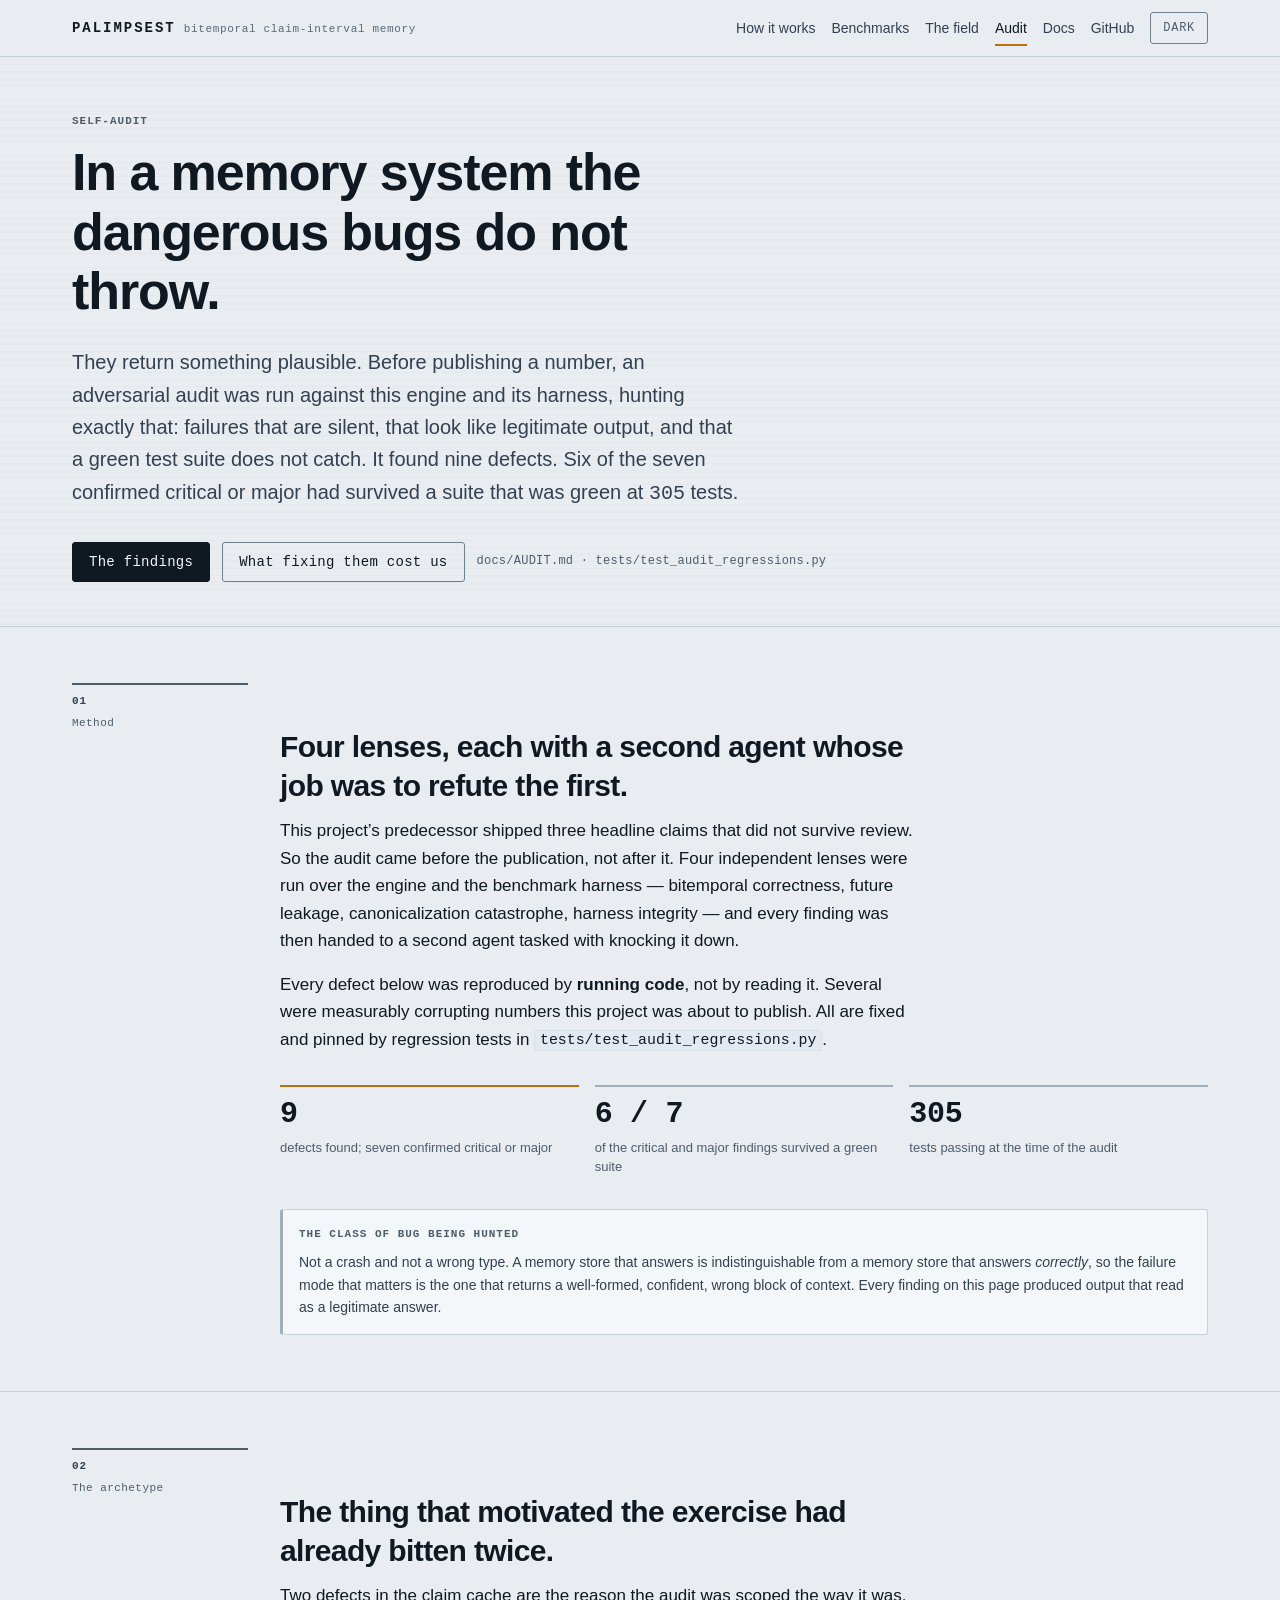
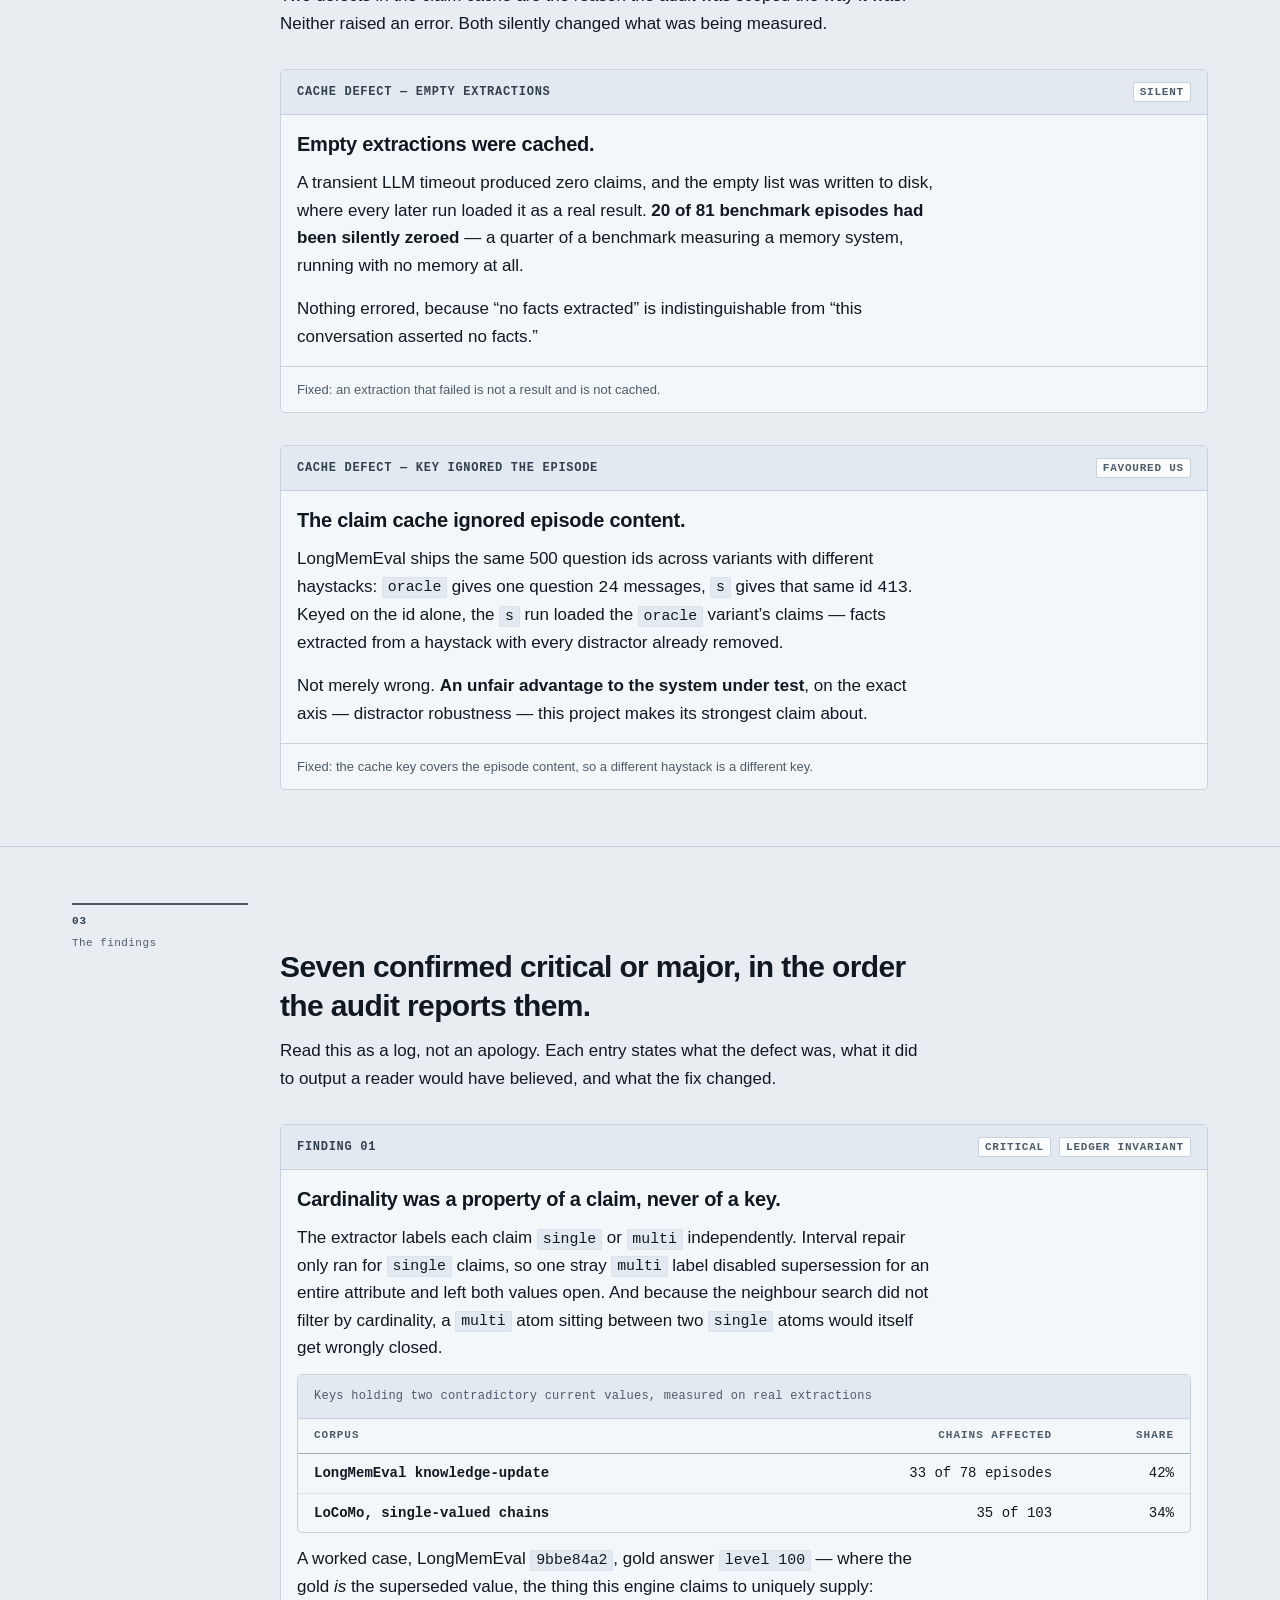
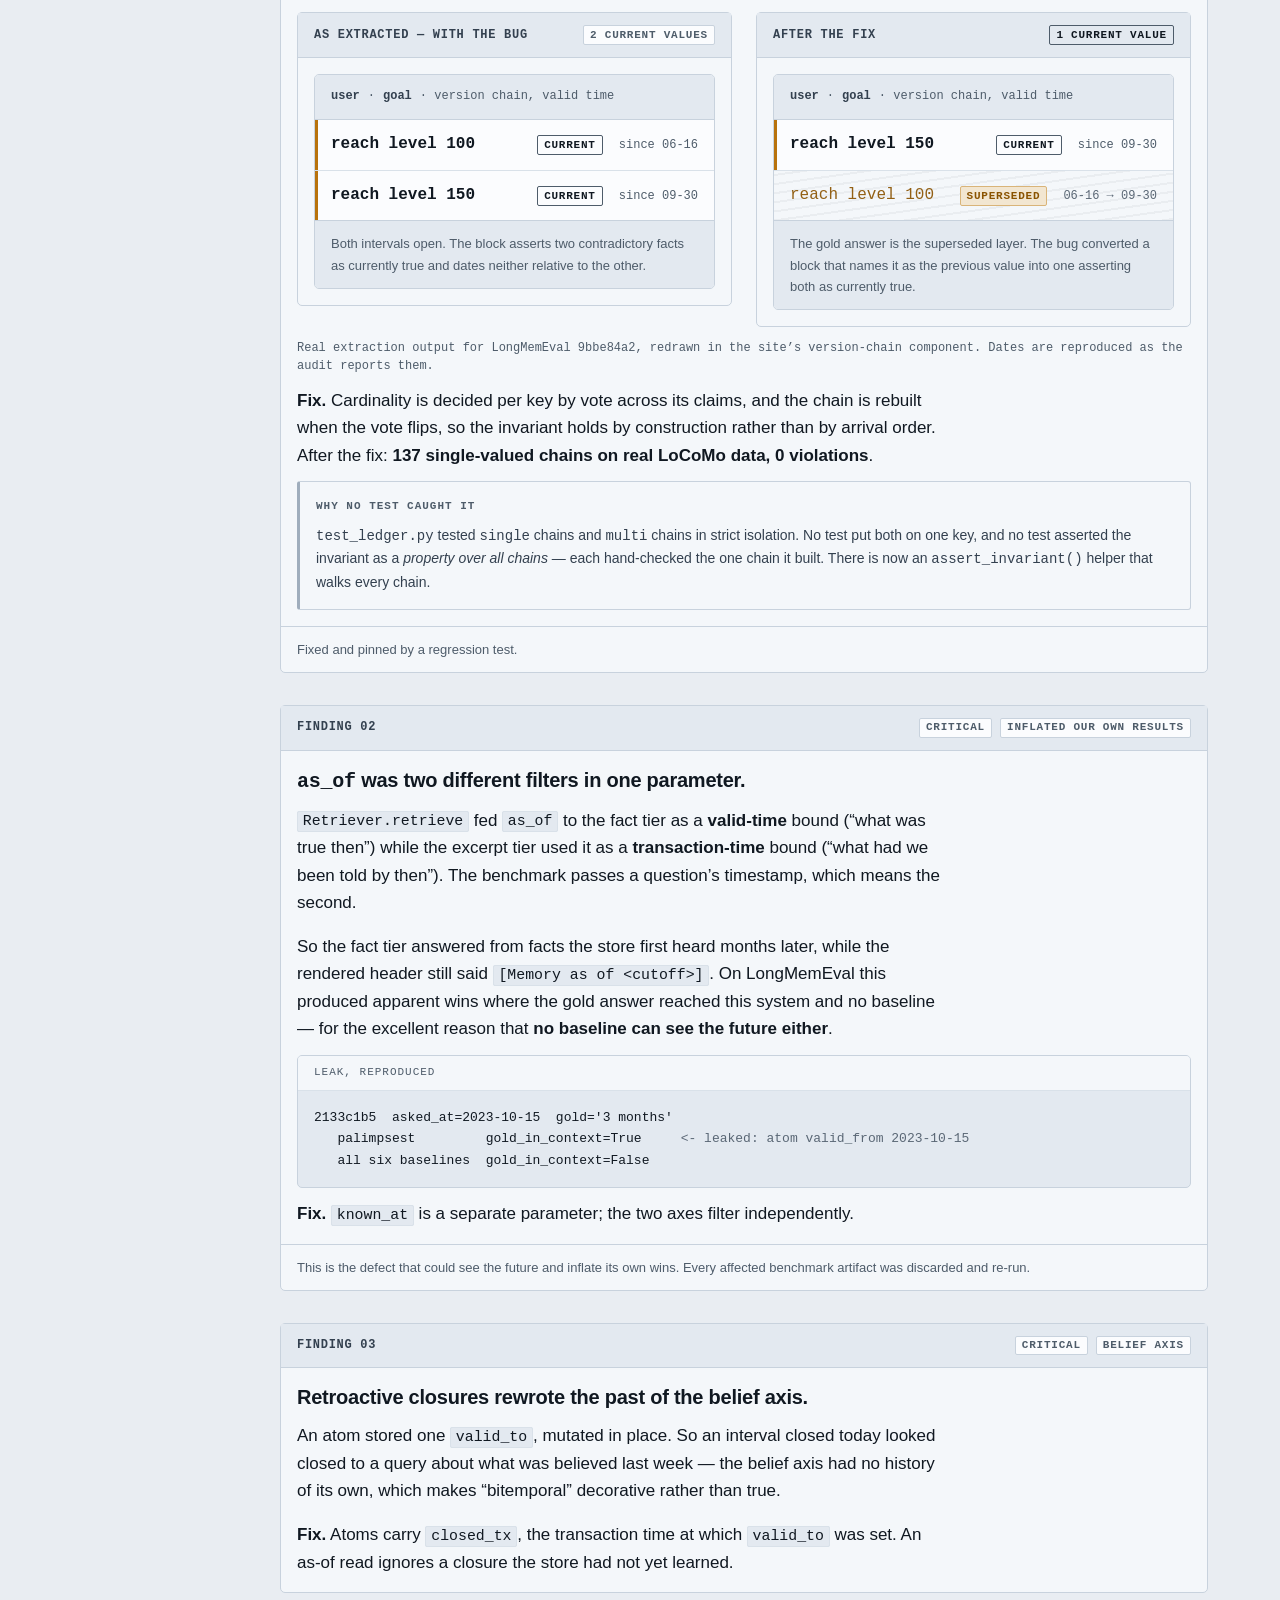
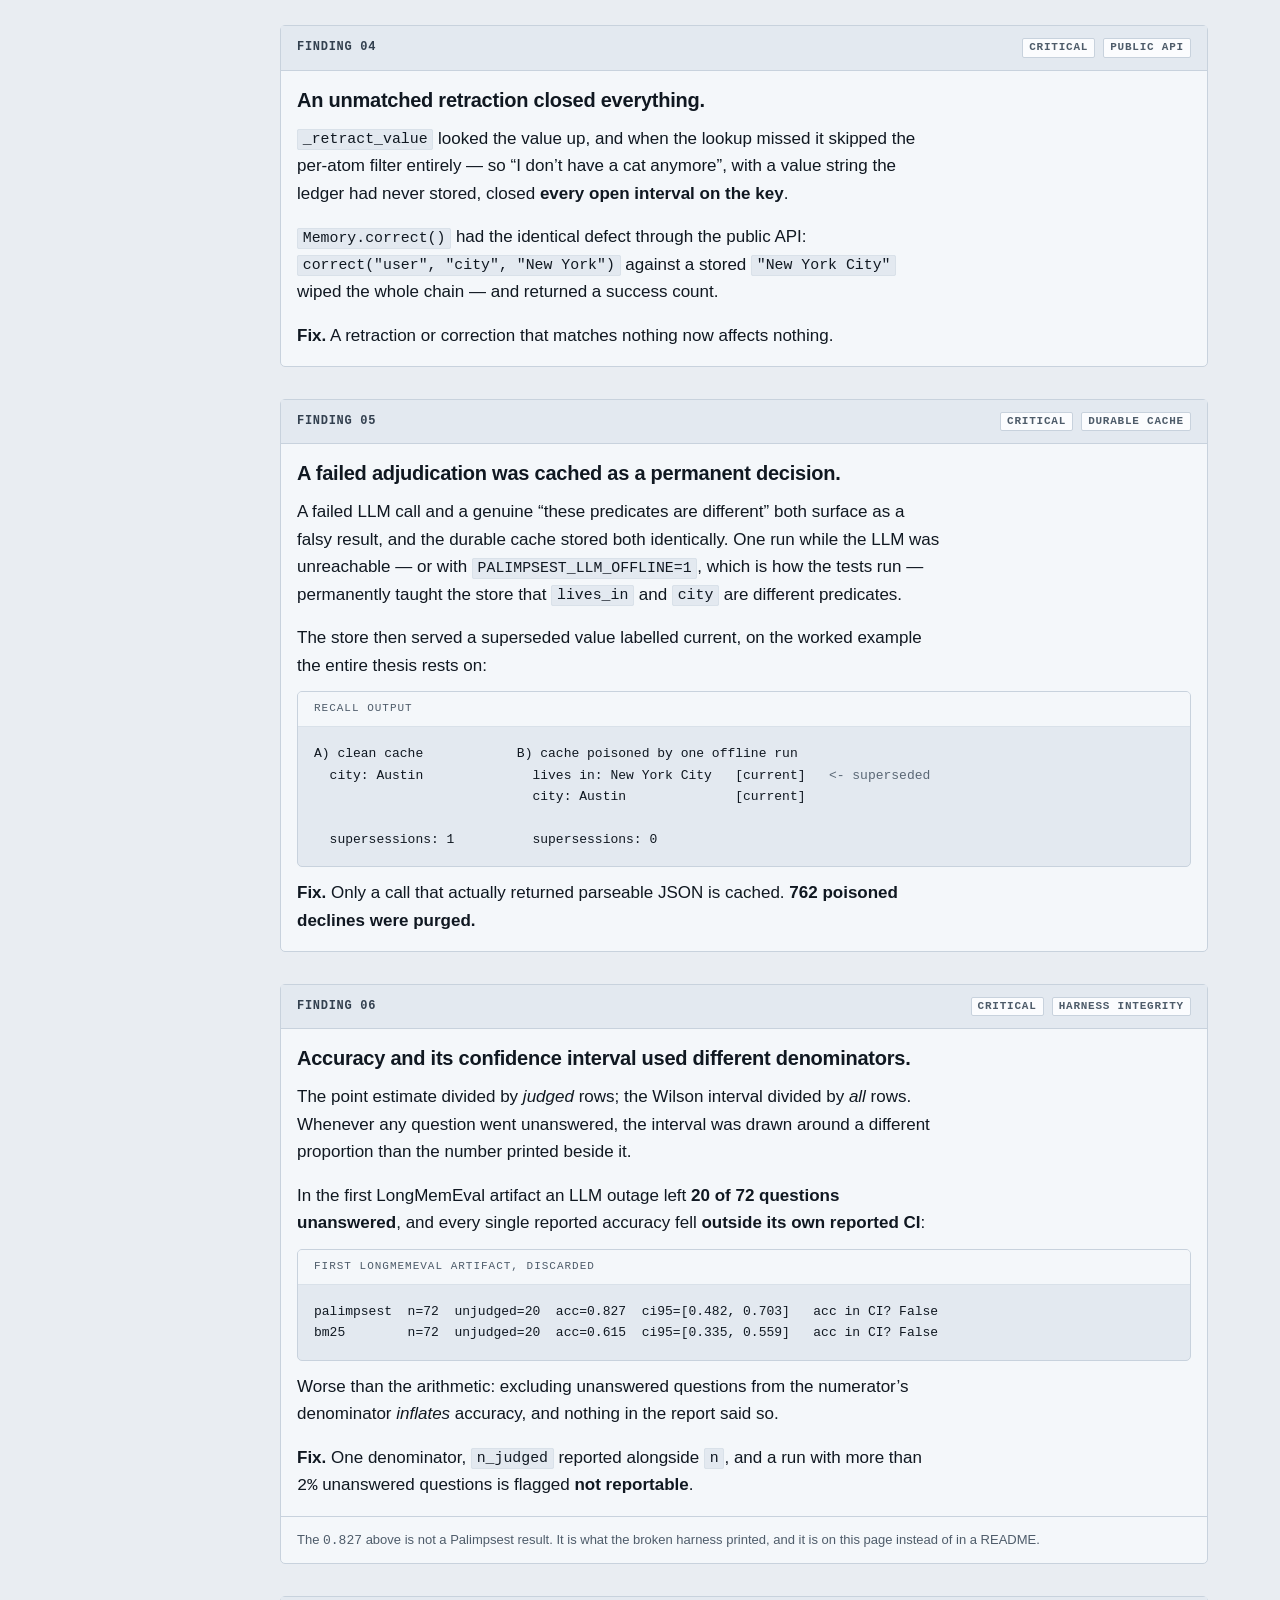
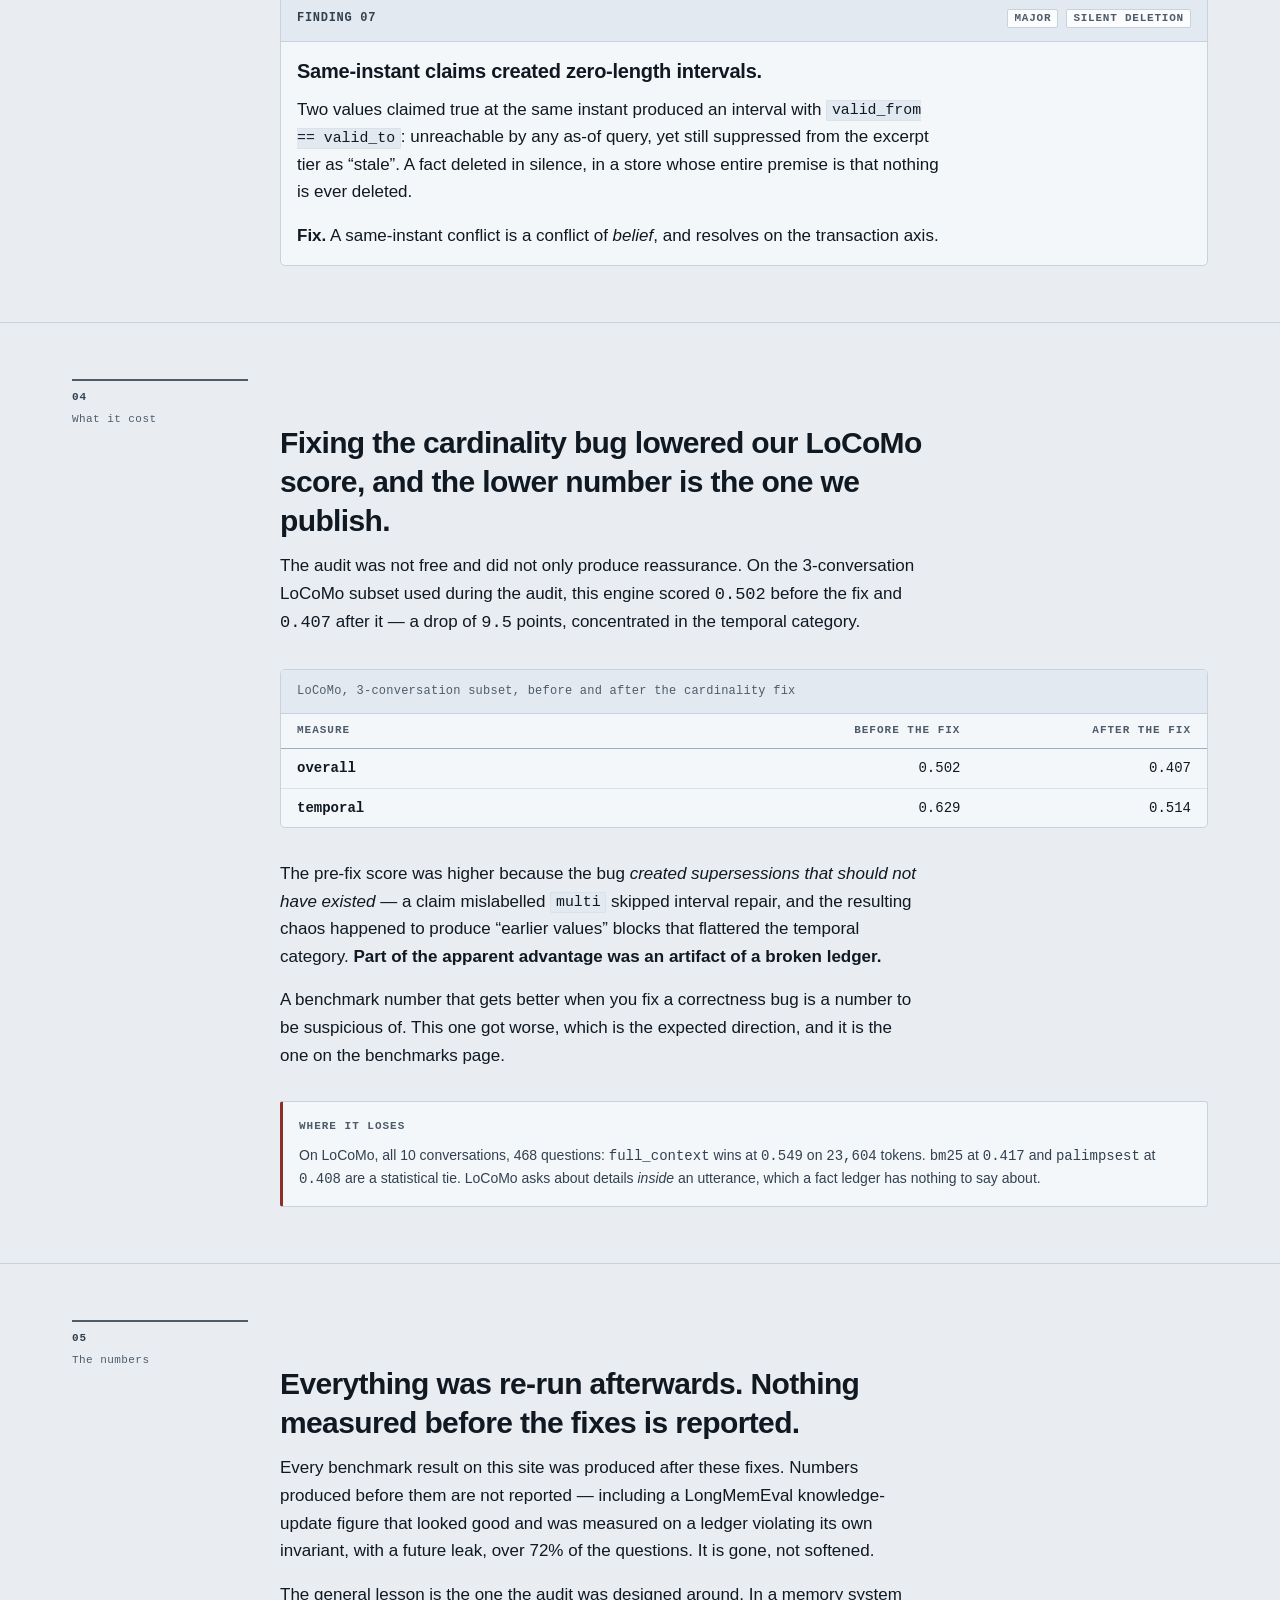
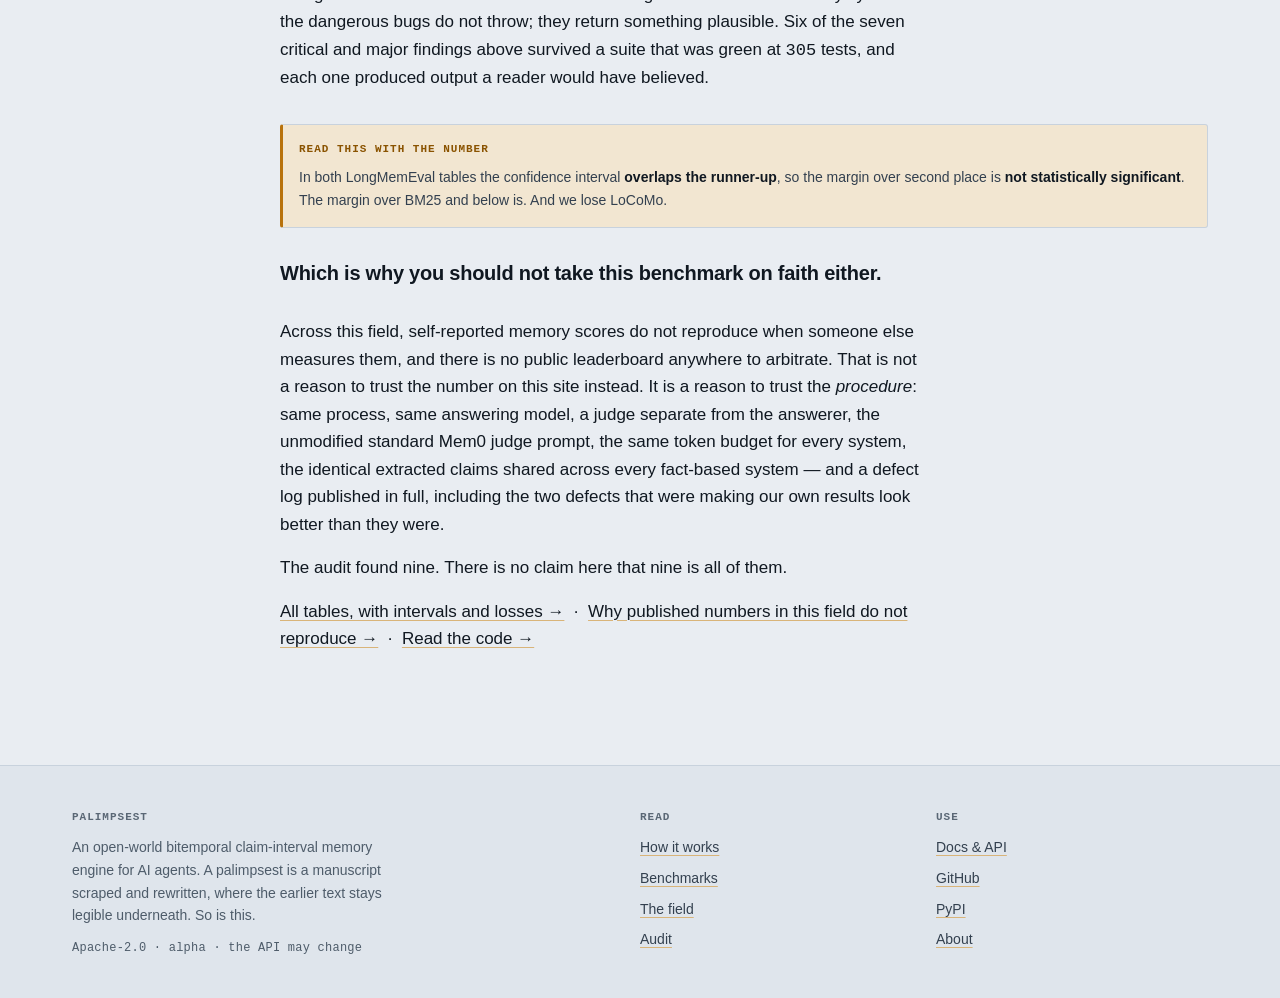
==== site/audit/index.html @ 84daf970 "Add/Search service for the Agent Memory Leaderboard AML (agentmemories.ai) launched 2026-07-29 and i" ====
<!DOCTYPE html>
<html lang="en">
<head>
<meta charset="utf-8">
<meta name="viewport" content="width=device-width, initial-scale=1">
<title>Audit — nine defects found in this engine — Palimpsest</title>
<meta name="description" content="Nine defects an adversarial audit found in this engine, six of seven critical ones surviving a green 305-test suite, including one that let it see the future and one whose fix lowered our own LoCoMo score.">
<link rel="stylesheet" href="../assets/site.css">
<script src="../assets/site.js"></script>
</head>
<body>

<a class="skip-link" href="#main">Skip to content</a>

<header class="site-header" data-nav="closed">
  <div class="wrap site-header__inner">
    <a class="brand" href="../index.html">
      <span class="brand__name">Palimpsest</span>
      <span class="brand__note">bitemporal claim-interval memory</span>
    </a>

    <nav class="nav" aria-label="Primary">
      <ul class="nav-list">
        <li><a href="../how-it-works.html">How it works</a></li>
        <li><a href="../benchmarks/index.html">Benchmarks</a></li>
        <li><a href="../field.html">The field</a></li>
        <li><a href="index.html" aria-current="page">Audit</a></li>
        <li><a href="../docs.html">Docs</a></li>
        <li><a href="https://github.com/joe51111jwd/palimpsest">GitHub</a></li>
      </ul>
    </nav>

    <button class="nav-toggle" type="button" data-nav-toggle aria-expanded="false">Menu</button>
    <button class="theme-toggle" type="button" data-theme-toggle>Dark</button>
  </div>
</header>

<main id="main">

  <!-- ============ Hero ============ -->
  <section class="hero">
    <div class="wrap">
      <p class="eyebrow">Self-audit</p>
      <h1 class="hero__title">In a memory system the dangerous bugs do not throw.</h1>
      <p class="hero__lede">
        They return something plausible. Before publishing a number, an adversarial audit was run
        against this engine and its harness, hunting exactly that: failures that are silent, that look
        like legitimate output, and that a green test suite does not catch. It found nine defects. Six
        of the seven confirmed critical or major had survived a suite that was green at
        <span class="num">305</span> tests.
      </p>
      <div class="hero__actions">
        <a class="btn" href="#findings">The findings</a>
        <a class="btn btn--ghost" href="#cost">What fixing them cost us</a>
        <span class="meta">docs/AUDIT.md &middot; tests/test_audit_regressions.py</span>
      </div>
    </div>
  </section>

  <!-- ============ 01 Method ============ -->
  <section class="section" id="method">
    <div class="wrap section-grid">
      <div class="section-rail"><b>01</b><span>Method</span></div>

      <div class="stack-lg">
        <div class="prose">
          <h2>Four lenses, each with a second agent whose job was to refute the first.</h2>
          <p>
            This project&rsquo;s predecessor shipped three headline claims that did not survive review.
            So the audit came before the publication, not after it. Four independent lenses were run
            over the engine and the benchmark harness &mdash; bitemporal correctness, future leakage,
            canonicalization catastrophe, harness integrity &mdash; and every finding was then handed to
            a second agent tasked with knocking it down.
          </p>
          <p>
            Every defect below was reproduced by <strong>running code</strong>, not by reading it.
            Several were measurably corrupting numbers this project was about to publish. All are fixed
            and pinned by regression tests in <code>tests/test_audit_regressions.py</code>.
          </p>
        </div>

        <div class="grid-3">
          <div class="stat stat--accent">
            <span class="stat__value">9</span>
            <span class="stat__label">defects found; seven confirmed critical or major</span>
          </div>
          <div class="stat">
            <span class="stat__value">6 / 7</span>
            <span class="stat__label">of the critical and major findings survived a green suite</span>
          </div>
          <div class="stat">
            <span class="stat__value">305</span>
            <span class="stat__label">tests passing at the time of the audit</span>
          </div>
        </div>

        <div class="callout callout--note">
          <p class="callout__title">The class of bug being hunted</p>
          <p>
            Not a crash and not a wrong type. A memory store that answers is indistinguishable from a
            memory store that answers <em>correctly</em>, so the failure mode that matters is the one
            that returns a well-formed, confident, wrong block of context. Every finding on this page
            produced output that read as a legitimate answer.
          </p>
        </div>
      </div>
    </div>
  </section>

  <!-- ============ 02 The archetype ============ -->
  <section class="section" id="archetype">
    <div class="wrap section-grid">
      <div class="section-rail"><b>02</b><span>The archetype</span></div>

      <div class="stack-lg">
        <div class="prose">
          <h2>The thing that motivated the exercise had already bitten twice.</h2>
          <p>
            Two defects in the claim cache are the reason the audit was scoped the way it was. Neither
            raised an error. Both silently changed what was being measured.
          </p>
        </div>

        <div class="panel">
          <div class="panel__head">
            <span class="panel__title">Cache defect &mdash; empty extractions</span>
            <span class="pill">silent</span>
          </div>
          <div class="panel__body">
            <h3 class="measure">Empty extractions were cached.</h3>
            <div class="prose">
              <p>
                A transient LLM timeout produced zero claims, and the empty list was written to disk,
                where every later run loaded it as a real result. <strong>20 of 81 benchmark episodes
                had been silently zeroed</strong> &mdash; a quarter of a benchmark measuring a memory
                system, running with no memory at all.
              </p>
              <p>
                Nothing errored, because &ldquo;no facts extracted&rdquo; is indistinguishable from
                &ldquo;this conversation asserted no facts.&rdquo;
              </p>
            </div>
          </div>
          <div class="panel__foot">
            Fixed: an extraction that failed is not a result and is not cached.
          </div>
        </div>

        <div class="panel">
          <div class="panel__head">
            <span class="panel__title">Cache defect &mdash; key ignored the episode</span>
            <span class="pill">favoured us</span>
          </div>
          <div class="panel__body">
            <h3 class="measure">The claim cache ignored episode content.</h3>
            <div class="prose">
              <p>
                LongMemEval ships the same 500 question ids across variants with different haystacks:
                <code>oracle</code> gives one question <span class="num">24</span> messages,
                <code>s</code> gives that same id <span class="num">413</span>. Keyed on the id alone,
                the <code>s</code> run loaded the <code>oracle</code> variant&rsquo;s claims &mdash;
                facts extracted from a haystack with every distractor already removed.
              </p>
              <p>
                Not merely wrong. <strong>An unfair advantage to the system under test</strong>, on the
                exact axis &mdash; distractor robustness &mdash; this project makes its strongest claim
                about.
              </p>
            </div>
          </div>
          <div class="panel__foot">
            Fixed: the cache key covers the episode content, so a different haystack is a different key.
          </div>
        </div>
      </div>
    </div>
  </section>

  <!-- ============ 03 The findings ============ -->
  <section class="section" id="findings">
    <div class="wrap section-grid">
      <div class="section-rail"><b>03</b><span>The findings</span></div>

      <div class="stack-lg">
        <div class="prose">
          <h2>Seven confirmed critical or major, in the order the audit reports them.</h2>
          <p>
            Read this as a log, not an apology. Each entry states what the defect was, what it did to
            output a reader would have believed, and what the fix changed.
          </p>
        </div>

        <!-- Finding 1 -->
        <div class="panel">
          <div class="panel__head">
            <span class="panel__title">Finding 01</span>
            <span class="pill">critical</span>
            <span class="pill">ledger invariant</span>
          </div>
          <div class="panel__body">
            <h3 class="measure">Cardinality was a property of a claim, never of a key.</h3>
            <div class="prose">
              <p>
                The extractor labels each claim <code>single</code> or <code>multi</code>
                independently. Interval repair only ran for <code>single</code> claims, so one stray
                <code>multi</code> label disabled supersession for an entire attribute and left both
                values open. And because the neighbour search did not filter by cardinality, a
                <code>multi</code> atom sitting between two <code>single</code> atoms would itself get
                wrongly closed.
              </p>
            </div>

            <div class="table-wrap" aria-label="Keys holding two contradictory current values">
              <table class="data">
                <caption>Keys holding two contradictory current values, measured on real extractions</caption>
                <thead>
                  <tr>
                    <th scope="col" class="wrap-cell">corpus</th>
                    <th scope="col" class="num">chains affected</th>
                    <th scope="col" class="num">share</th>
                  </tr>
                </thead>
                <tbody>
                  <tr>
                    <th scope="row" class="mono wrap-cell">LongMemEval knowledge-update</th>
                    <td class="num">33 of 78 episodes</td>
                    <td class="num">42%</td>
                  </tr>
                  <tr>
                    <th scope="row" class="mono wrap-cell">LoCoMo, single-valued chains</th>
                    <td class="num">35 of 103</td>
                    <td class="num">34%</td>
                  </tr>
                </tbody>
              </table>
            </div>

            <div class="prose">
              <p>
                A worked case, LongMemEval <code>9bbe84a2</code>, gold answer <code>level 100</code>
                &mdash; where the gold <em>is</em> the superseded value, the thing this engine claims to
                uniquely supply:
              </p>
            </div>

            <div class="compare">
              <div class="panel">
                <div class="panel__head">
                  <span class="panel__title">As extracted &mdash; with the bug</span>
                  <span class="pill">2 current values</span>
                </div>
                <div class="panel__body">
                  <div class="stratum">
                    <div class="stratum__key">
                      <b>user</b> <span>&middot;</span> <b>goal</b>
                      <span>&middot; version chain, valid time</span>
                    </div>
                    <div class="stratum__layers">
                      <div class="stratum-layer is-current">
                        <span class="stratum-layer__value">reach level 100</span>
                        <span class="pill pill--current">current</span>
                        <span class="stratum-layer__range">since 06-16</span>
                      </div>
                      <div class="stratum-layer is-current">
                        <span class="stratum-layer__value">reach level 150</span>
                        <span class="pill pill--current">current</span>
                        <span class="stratum-layer__range">since 09-30</span>
                      </div>
                    </div>
                    <div class="stratum__note">
                      Both intervals open. The block asserts two contradictory facts as currently true
                      and dates neither relative to the other.
                    </div>
                  </div>
                </div>
              </div>

              <div class="panel">
                <div class="panel__head">
                  <span class="panel__title">After the fix</span>
                  <span class="pill pill--current">1 current value</span>
                </div>
                <div class="panel__body">
                  <div class="stratum">
                    <div class="stratum__key">
                      <b>user</b> <span>&middot;</span> <b>goal</b>
                      <span>&middot; version chain, valid time</span>
                    </div>
                    <div class="stratum__layers">
                      <div class="stratum-layer is-current">
                        <span class="stratum-layer__value">reach level 150</span>
                        <span class="pill pill--current">current</span>
                        <span class="stratum-layer__range">since 09-30</span>
                      </div>
                      <div class="stratum-layer is-superseded">
                        <span class="stratum-layer__value">reach level 100</span>
                        <span class="pill pill--superseded">superseded</span>
                        <span class="stratum-layer__range">06-16 &rarr; 09-30</span>
                      </div>
                    </div>
                    <div class="stratum__note">
                      The gold answer is the superseded layer. The bug converted a block that names it
                      as the previous value into one asserting both as currently true.
                    </div>
                  </div>
                </div>
              </div>
            </div>

            <p class="figcaption">
              Real extraction output for LongMemEval <span class="mono">9bbe84a2</span>, redrawn in the
              site&rsquo;s version-chain component. Dates are reproduced as the audit reports them.
            </p>

            <div class="prose">
              <p>
                <strong>Fix.</strong> Cardinality is decided per key by vote across its claims, and the
                chain is rebuilt when the vote flips, so the invariant holds by construction rather than
                by arrival order. After the fix: <strong>137 single-valued chains on real LoCoMo data,
                0 violations</strong>.
              </p>
            </div>

            <div class="callout callout--note">
              <p class="callout__title">Why no test caught it</p>
              <p>
                <code>test_ledger.py</code> tested <code>single</code> chains and <code>multi</code>
                chains in strict isolation. No test put both on one key, and no test asserted the
                invariant as a <em>property over all chains</em> &mdash; each hand-checked the one chain
                it built. There is now an <code>assert_invariant()</code> helper that walks every chain.
              </p>
            </div>
          </div>
          <div class="panel__foot">
            Fixed and pinned by a regression test.
          </div>
        </div>

        <!-- Finding 2 -->
        <div class="panel">
          <div class="panel__head">
            <span class="panel__title">Finding 02</span>
            <span class="pill">critical</span>
            <span class="pill">inflated our own results</span>
          </div>
          <div class="panel__body">
            <h3 class="measure"><code>as_of</code> was two different filters in one parameter.</h3>
            <div class="prose">
              <p>
                <code>Retriever.retrieve</code> fed <code>as_of</code> to the fact tier as a
                <strong>valid-time</strong> bound (&ldquo;what was true then&rdquo;) while the excerpt
                tier used it as a <strong>transaction-time</strong> bound (&ldquo;what had we been told
                by then&rdquo;). The benchmark passes a question&rsquo;s timestamp, which means the
                second.
              </p>
              <p>
                So the fact tier answered from facts the store first heard months later, while the
                rendered header still said <code>[Memory as of &lt;cutoff&gt;]</code>. On LongMemEval
                this produced apparent wins where the gold answer reached this system and no baseline
                &mdash; for the excellent reason that <strong>no baseline can see the future
                either</strong>.
              </p>
            </div>

            <div class="code">
              <div class="code__label">leak, reproduced</div>
<pre><code>2133c1b5  asked_at=2023-10-15  gold='3 months'
   palimpsest         gold_in_context=True     <span class="c">&lt;- leaked: atom valid_from 2023-10-15</span>
   all six baselines  gold_in_context=False</code></pre>
            </div>

            <div class="prose">
              <p>
                <strong>Fix.</strong> <code>known_at</code> is a separate parameter; the two axes filter
                independently.
              </p>
            </div>
          </div>
          <div class="panel__foot">
            This is the defect that could see the future and inflate its own wins. Every affected
            benchmark artifact was discarded and re-run.
          </div>
        </div>

        <!-- Finding 3 -->
        <div class="panel">
          <div class="panel__head">
            <span class="panel__title">Finding 03</span>
            <span class="pill">critical</span>
            <span class="pill">belief axis</span>
          </div>
          <div class="panel__body">
            <h3 class="measure">Retroactive closures rewrote the past of the belief axis.</h3>
            <div class="prose">
              <p>
                An atom stored one <code>valid_to</code>, mutated in place. So an interval closed today
                looked closed to a query about what was believed last week &mdash; the belief axis had
                no history of its own, which makes &ldquo;bitemporal&rdquo; decorative rather than true.
              </p>
              <p>
                <strong>Fix.</strong> Atoms carry <code>closed_tx</code>, the transaction time at which
                <code>valid_to</code> was set. An as-of read ignores a closure the store had not yet
                learned.
              </p>
            </div>
          </div>
        </div>

        <!-- Finding 4 -->
        <div class="panel">
          <div class="panel__head">
            <span class="panel__title">Finding 04</span>
            <span class="pill">critical</span>
            <span class="pill">public API</span>
          </div>
          <div class="panel__body">
            <h3 class="measure">An unmatched retraction closed everything.</h3>
            <div class="prose">
              <p>
                <code>_retract_value</code> looked the value up, and when the lookup missed it skipped
                the per-atom filter entirely &mdash; so &ldquo;I don&rsquo;t have a cat anymore&rdquo;,
                with a value string the ledger had never stored, closed <strong>every open interval on
                the key</strong>.
              </p>
              <p>
                <code>Memory.correct()</code> had the identical defect through the public API:
                <code>correct("user", "city", "New York")</code> against a stored
                <code>"New York City"</code> wiped the whole chain &mdash; and returned a success count.
              </p>
              <p>
                <strong>Fix.</strong> A retraction or correction that matches nothing now affects
                nothing.
              </p>
            </div>
          </div>
        </div>

        <!-- Finding 5 -->
        <div class="panel">
          <div class="panel__head">
            <span class="panel__title">Finding 05</span>
            <span class="pill">critical</span>
            <span class="pill">durable cache</span>
          </div>
          <div class="panel__body">
            <h3 class="measure">A failed adjudication was cached as a permanent decision.</h3>
            <div class="prose">
              <p>
                A failed LLM call and a genuine &ldquo;these predicates are different&rdquo; both
                surface as a falsy result, and the durable cache stored both identically. One run while
                the LLM was unreachable &mdash; or with <code>PALIMPSEST_LLM_OFFLINE=1</code>, which is
                how the tests run &mdash; permanently taught the store that <code>lives_in</code> and
                <code>city</code> are different predicates.
              </p>
              <p>
                The store then served a superseded value labelled current, on the worked example the
                entire thesis rests on:
              </p>
            </div>

            <div class="code">
              <div class="code__label">recall output</div>
<pre><code>A) clean cache            B) cache poisoned by one offline run
  city: Austin              lives in: New York City   [current]   <span class="c">&lt;- superseded</span>
                            city: Austin              [current]

  supersessions: 1          supersessions: 0</code></pre>
            </div>

            <div class="prose">
              <p>
                <strong>Fix.</strong> Only a call that actually returned parseable JSON is cached.
                <strong>762 poisoned declines were purged.</strong>
              </p>
            </div>
          </div>
        </div>

        <!-- Finding 6 -->
        <div class="panel">
          <div class="panel__head">
            <span class="panel__title">Finding 06</span>
            <span class="pill">critical</span>
            <span class="pill">harness integrity</span>
          </div>
          <div class="panel__body">
            <h3 class="measure">Accuracy and its confidence interval used different denominators.</h3>
            <div class="prose">
              <p>
                The point estimate divided by <em>judged</em> rows; the Wilson interval divided by
                <em>all</em> rows. Whenever any question went unanswered, the interval was drawn around
                a different proportion than the number printed beside it.
              </p>
              <p>
                In the first LongMemEval artifact an LLM outage left <strong>20 of 72 questions
                unanswered</strong>, and every single reported accuracy fell <strong>outside its own
                reported CI</strong>:
              </p>
            </div>

            <div class="code">
              <div class="code__label">first LongMemEval artifact, discarded</div>
<pre><code>palimpsest  n=72  unjudged=20  acc=0.827  ci95=[0.482, 0.703]   acc in CI? False
bm25        n=72  unjudged=20  acc=0.615  ci95=[0.335, 0.559]   acc in CI? False</code></pre>
            </div>

            <div class="prose">
              <p>
                Worse than the arithmetic: excluding unanswered questions from the numerator&rsquo;s
                denominator <em>inflates</em> accuracy, and nothing in the report said so.
              </p>
              <p>
                <strong>Fix.</strong> One denominator, <code>n_judged</code> reported alongside
                <code>n</code>, and a run with more than <span class="num">2%</span> unanswered
                questions is flagged <strong>not reportable</strong>.
              </p>
            </div>
          </div>
          <div class="panel__foot">
            The <span class="num">0.827</span> above is not a Palimpsest result. It is what the broken
            harness printed, and it is on this page instead of in a README.
          </div>
        </div>

        <!-- Finding 7 -->
        <div class="panel">
          <div class="panel__head">
            <span class="panel__title">Finding 07</span>
            <span class="pill">major</span>
            <span class="pill">silent deletion</span>
          </div>
          <div class="panel__body">
            <h3 class="measure">Same-instant claims created zero-length intervals.</h3>
            <div class="prose">
              <p>
                Two values claimed true at the same instant produced an interval with
                <code>valid_from == valid_to</code>: unreachable by any as-of query, yet still
                suppressed from the excerpt tier as &ldquo;stale&rdquo;. A fact deleted in silence, in a
                store whose entire premise is that nothing is ever deleted.
              </p>
              <p>
                <strong>Fix.</strong> A same-instant conflict is a conflict of <em>belief</em>, and
                resolves on the transaction axis.
              </p>
            </div>
          </div>
        </div>

      </div>
    </div>
  </section>

  <!-- ============ 04 What it cost ============ -->
  <section class="section" id="cost">
    <div class="wrap section-grid">
      <div class="section-rail"><b>04</b><span>What it cost</span></div>

      <div class="stack-lg">
        <div class="prose">
          <h2>Fixing the cardinality bug lowered our LoCoMo score, and the lower number is the one we
            publish.</h2>
          <p>
            The audit was not free and did not only produce reassurance. On the 3-conversation LoCoMo
            subset used during the audit, this engine scored <span class="num">0.502</span> before the
            fix and <span class="num">0.407</span> after it &mdash; a drop of
            <span class="num">9.5</span> points, concentrated in the temporal category.
          </p>
        </div>

        <div class="table-wrap" aria-label="LoCoMo, 3-conversation subset, before and after the cardinality fix">
          <table class="data">
            <caption>LoCoMo, 3-conversation subset, before and after the cardinality fix</caption>
            <thead>
              <tr>
                <th scope="col" class="wrap-cell">measure</th>
                <th scope="col" class="num">before the fix</th>
                <th scope="col" class="num">after the fix</th>
              </tr>
            </thead>
            <tbody>
              <tr>
                <th scope="row" class="mono wrap-cell">overall</th>
                <td class="num">0.502</td>
                <td class="num">0.407</td>
              </tr>
              <tr>
                <th scope="row" class="mono wrap-cell">temporal</th>
                <td class="num">0.629</td>
                <td class="num">0.514</td>
              </tr>
            </tbody>
          </table>
        </div>

        <div class="prose">
          <p>
            The pre-fix score was higher because the bug <em>created supersessions that should not have
            existed</em> &mdash; a claim mislabelled <code>multi</code> skipped interval repair, and the
            resulting chaos happened to produce &ldquo;earlier values&rdquo; blocks that flattered the
            temporal category. <strong>Part of the apparent advantage was an artifact of a broken
            ledger.</strong>
          </p>
          <p>
            A benchmark number that gets better when you fix a correctness bug is a number to be
            suspicious of. This one got worse, which is the expected direction, and it is the one on the
            benchmarks page.
          </p>
        </div>

        <div class="callout callout--loss">
          <p class="callout__title">Where it loses</p>
          <p>
            On LoCoMo, all 10 conversations, 468 questions: <span class="mono">full_context</span> wins
            at <span class="num">0.549</span> on <span class="num">23,604</span> tokens.
            <span class="mono">bm25</span> at <span class="num">0.417</span> and
            <span class="mono">palimpsest</span> at <span class="num">0.408</span> are a statistical
            tie. LoCoMo asks about details <em>inside</em> an utterance, which a fact ledger has nothing
            to say about.
          </p>
        </div>
      </div>
    </div>
  </section>

  <!-- ============ 05 What this means ============ -->
  <section class="section" id="numbers">
    <div class="wrap section-grid">
      <div class="section-rail"><b>05</b><span>The numbers</span></div>

      <div class="stack-lg">
        <div class="prose">
          <h2>Everything was re-run afterwards. Nothing measured before the fixes is reported.</h2>
          <p>
            Every benchmark result on this site was produced after these fixes. Numbers produced before
            them are not reported &mdash; including a LongMemEval knowledge-update figure that looked
            good and was measured on a ledger violating its own invariant, with a future leak, over 72%
            of the questions. It is gone, not softened.
          </p>
          <p>
            The general lesson is the one the audit was designed around. In a memory system the
            dangerous bugs do not throw; they return something plausible. Six of the seven critical and
            major findings above survived a suite that was green at <span class="num">305</span> tests,
            and each one produced output a reader would have believed.
          </p>
        </div>

        <div class="callout callout--caveat">
          <p class="callout__title">Read this with the number</p>
          <p>
            In both LongMemEval tables the confidence interval <strong>overlaps the runner-up</strong>,
            so the margin over second place is <strong>not statistically significant</strong>. The margin
            over BM25 and below is. And we lose LoCoMo.
          </p>
        </div>

        <h3 class="measure">Which is why you should not take this benchmark on faith either.</h3>
        <div class="prose">
          <p>
            Across this field, self-reported memory scores do not reproduce when someone else measures
            them, and there is no public leaderboard anywhere to arbitrate. That is not a reason to
            trust the number on this site instead. It is a reason to trust the
            <em>procedure</em>: same process, same answering model, a judge separate from the answerer,
            the unmodified standard Mem0 judge prompt, the same token budget for every system, the
            identical extracted claims shared across every fact-based system &mdash; and a defect log
            published in full, including the two defects that were making our own results look better
            than they were.
          </p>
          <p>
            The audit found nine. There is no claim here that nine is all of them.
          </p>
          <p>
            <a href="../benchmarks/index.html">All tables, with intervals and losses &rarr;</a>
            &nbsp;&middot;&nbsp;
            <a href="../field.html">Why published numbers in this field do not reproduce &rarr;</a>
            &nbsp;&middot;&nbsp;
            <a href="https://github.com/joe51111jwd/palimpsest">Read the code &rarr;</a>
          </p>
        </div>
      </div>
    </div>
  </section>

</main>

<footer class="site-footer">
  <div class="wrap site-footer__grid">
    <div>
      <h2>Palimpsest</h2>
      <p class="measure-short">
        An open-world bitemporal claim-interval memory engine for AI agents. A palimpsest is a
        manuscript scraped and rewritten, where the earlier text stays legible underneath. So is this.
      </p>
      <p class="meta mt-3">Apache-2.0 &middot; alpha &middot; the API may change</p>
    </div>
    <div>
      <h2>Read</h2>
      <ul>
        <li><a href="../how-it-works.html">How it works</a></li>
        <li><a href="../benchmarks/index.html">Benchmarks</a></li>
        <li><a href="../field.html">The field</a></li>
        <li><a href="index.html">Audit</a></li>
      </ul>
    </div>
    <div>
      <h2>Use</h2>
      <ul>
        <li><a href="../docs.html">Docs &amp; API</a></li>
        <li><a href="https://github.com/joe51111jwd/palimpsest">GitHub</a></li>
        <li><a href="https://pypi.org/project/palimpsest-memory/">PyPI</a></li>
        <li><a href="../about.html">About</a></li>
      </ul>
    </div>
  </div>
</footer>

</body>
</html>
---- site/assets/site.css ----
/* ==========================================================================
   Palimpsest — site design system
   One stylesheet. No build step, no imports, no external requests.

   Concept: the site is the imaging apparatus; the data is the manuscript.
   Cool plate-grey ground, iron-gall ink, recovered-text amber as the single
   accent (amber == undertext recovered by multispectral imaging).

   Contents
     01  Tokens — colour (light)
     02  Tokens — colour (dark)
     03  Tokens — type, space, radius, motion
     04  Reset + base elements
     05  Layout: wrap, section, rail
     06  Header / nav
     07  Footer
     08  Hero
     09  Prose / article
     10  Typographic utilities (eyebrow, lede, meta, num)
     11  Stratum  <- the central component
     12  Panels, cards, compare
     13  Data tables
     14  Code blocks
     15  Callouts
     16  Buttons
     17  Pills / badges
     18  Stats
     19  Misc utilities
   ========================================================================== */

/* -- 01  Tokens — colour (light) -------------------------------------------
   The complete palette lives here on bare :root. Dark mode only REDEFINES
   these names; no colour is ever declared for the first time in a media
   query. --------------------------------------------------------------- */

:root {
  color-scheme: light;

  /* Ground: a cool plate grey, blue-biased. Never white, never cream. */
  --c-bg:            #e9edf2;
  --c-bg-sunken:     #dfe5ec;
  --c-surface:       #f4f7fa;
  --c-surface-2:     #fbfcfe;
  --c-surface-inset: #e3e9f0;

  /* Iron-gall ink, oxidised toward blue-black. */
  --c-ink:           #101821;
  --c-ink-2:         #33404f;
  --c-ink-3:         #4e5c6a;
  --c-ink-4:         #5a6775;
  --c-ink-inverse:   #f4f7fa;

  --c-border:        #c8d2dd;
  --c-border-soft:   #d9e1e9;
  --c-border-strong: #9fadbc;
  --c-control-border: #6f7e8d;

  /* Recovered undertext. The only accent. */
  --c-accent:        #b8720c;
  --c-accent-text:   #8a5300;
  --c-accent-strong: #6d4200;
  --c-accent-soft:   #f2e6d1;
  --c-accent-line:   #d9b479;

  --c-focus:         #8a5300;

  /* Reserved for signed deltas in result tables. Used nowhere else. */
  --c-pos:           #0f5c4a;
  --c-neg:           #8c2f28;

  --c-selection-bg:  #d9b479;
  --c-selection-fg:  #101821;

  /* Erasure wash laid over superseded strata. */
  --tint-erasure:    rgba(16, 24, 33, 0.045);
  --tint-glow:       rgba(184, 114, 12, 0.10);

  --shadow-1: 0 1px 0 rgba(16, 24, 33, 0.05);
  --shadow-2: 0 1px 2px rgba(16, 24, 33, 0.08), 0 6px 16px -8px rgba(16, 24, 33, 0.16);
}

/* -- 02  Tokens — colour (dark) --------------------------------------------
   The multispectral plate itself: deep, cool, and the undertext glows.
   Both the system-preference branch and the explicit toggle branch. ------ */

@media (prefers-color-scheme: dark) {
  :root:not([data-theme="light"]) {
    color-scheme: dark;

    --c-bg:            #0b1016;
    --c-bg-sunken:     #070b10;
    --c-surface:       #121a23;
    --c-surface-2:     #18222d;
    --c-surface-inset: #0e151d;

    --c-ink:           #dce4ec;
    --c-ink-2:         #adbac7;
    --c-ink-3:         #8695a4;
    --c-ink-4:         #7d8b99;
    --c-ink-inverse:   #0b1016;

    --c-border:        #26313d;
    --c-border-soft:   #1c2530;
    --c-border-strong: #3b4959;
    --c-control-border: #6b7a89;

    --c-accent:        #f0b04a;
    --c-accent-text:   #f0b04a;
    --c-accent-strong: #f7c877;
    --c-accent-soft:   #2a2113;
    --c-accent-line:   #6d5323;

    --c-focus:         #f0b04a;

    --c-pos:           #5cc3a8;
    --c-neg:           #e08a83;

    --c-selection-bg:  #6d5323;
    --c-selection-fg:  #f7f0e2;

    --tint-erasure:    rgba(220, 228, 236, 0.05);
    --tint-glow:       rgba(240, 176, 74, 0.12);

    --shadow-1: 0 1px 0 rgba(0, 0, 0, 0.4);
    --shadow-2: 0 1px 2px rgba(0, 0, 0, 0.5), 0 8px 20px -10px rgba(0, 0, 0, 0.7);
  }
}

:root[data-theme="dark"] {
  color-scheme: dark;

  --c-bg:            #0b1016;
  --c-bg-sunken:     #070b10;
  --c-surface:       #121a23;
  --c-surface-2:     #18222d;
  --c-surface-inset: #0e151d;

  --c-ink:           #dce4ec;
  --c-ink-2:         #adbac7;
  --c-ink-3:         #8695a4;
  --c-ink-4:         #7d8b99;
  --c-ink-inverse:   #0b1016;

  --c-border:        #26313d;
  --c-border-soft:   #1c2530;
  --c-border-strong: #3b4959;
  --c-control-border: #6b7a89;

  --c-accent:        #f0b04a;
  --c-accent-text:   #f0b04a;
  --c-accent-strong: #f7c877;
  --c-accent-soft:   #2a2113;
  --c-accent-line:   #6d5323;

  --c-focus:         #f0b04a;

  --c-pos:           #5cc3a8;
  --c-neg:           #e08a83;

  --c-selection-bg:  #6d5323;
  --c-selection-fg:  #f7f0e2;

  --tint-erasure:    rgba(220, 228, 236, 0.05);
  --tint-glow:       rgba(240, 176, 74, 0.12);

  --shadow-1: 0 1px 0 rgba(0, 0, 0, 0.4);
  --shadow-2: 0 1px 2px rgba(0, 0, 0, 0.5), 0 8px 20px -10px rgba(0, 0, 0, 0.7);
}

/* -- 03  Tokens — type, space, radius --------------------------------------
   System stacks only. Pairing: a system sans for prose and headings, a
   system mono for the "apparatus" — labels, dates, table headers, badges,
   code. Nothing is loaded over the network. ----------------------------- */

:root {
  --font-sans: -apple-system, BlinkMacSystemFont, "Segoe UI", Roboto,
               "Helvetica Neue", "Noto Sans", Arial, sans-serif;
  --font-mono: ui-monospace, SFMono-Regular, "SF Mono", Menlo, Consolas,
               "Roboto Mono", "Liberation Mono", monospace;

  --fs-2xs:  0.6875rem;   /* 11 — plate labels only */
  --fs-xs:   0.75rem;     /* 12 */
  --fs-sm:   0.8125rem;   /* 13 */
  --fs-ui:   0.875rem;    /* 14 — nav, table cells */
  --fs-base: 1rem;        /* 16 */
  --fs-md:   1.0625rem;   /* 17 — body prose */
  --fs-lg:   clamp(1.125rem, 0.35vw + 1.05rem, 1.25rem);
  --fs-xl:   clamp(1.3125rem, 0.6vw + 1.15rem, 1.5rem);
  --fs-2xl:  clamp(1.5rem, 1vw + 1.25rem, 1.875rem);
  --fs-3xl:  clamp(1.875rem, 1.8vw + 1.4rem, 2.5rem);
  --fs-4xl:  clamp(2.125rem, 3.2vw + 1.4rem, 3.25rem);

  --lh-tight: 1.15;
  --lh-snug:  1.3;
  --lh-body:  1.62;

  --tr-tight: -0.021em;
  --tr-label:  0.09em;

  --sp-1: 0.25rem;
  --sp-2: 0.5rem;
  --sp-3: 0.75rem;
  --sp-4: 1rem;
  --sp-5: 1.5rem;
  --sp-6: 2rem;
  --sp-7: 2.75rem;
  --sp-8: 3.5rem;
  --sp-9: 5rem;
  --sp-10: 7rem;

  --r-1: 2px;
  --r-2: 3px;
  --r-3: 5px;

  --max-page: 76rem;
  --max-prose: 68ch;
  --gutter: clamp(1rem, 4vw, 2.5rem);
  --rail-w: 11rem;
  --header-h: 3.5rem;

  --hairline: 1px solid var(--c-border);
  --hairline-soft: 1px solid var(--c-border-soft);
}

/* -- 04  Reset + base ---------------------------------------------------- */

*, *::before, *::after { box-sizing: border-box; }

html {
  -webkit-text-size-adjust: 100%;
  scroll-padding-top: calc(var(--header-h) + var(--sp-5));
}

body {
  margin: 0;
  background-color: var(--c-bg);
  color: var(--c-ink);
  font-family: var(--font-sans);
  font-size: var(--fs-md);
  line-height: var(--lh-body);
  -webkit-font-smoothing: antialiased;
  text-rendering: optimizeLegibility;
}

::selection { background: var(--c-selection-bg); color: var(--c-selection-fg); }

h1, h2, h3, h4, h5, h6 { margin: 0; font-weight: 620; line-height: var(--lh-snug); }
h1 { font-size: var(--fs-4xl); line-height: var(--lh-tight); letter-spacing: var(--tr-tight); }
h2 { font-size: var(--fs-2xl); letter-spacing: var(--tr-tight); }
h3 { font-size: var(--fs-lg); letter-spacing: -0.012em; }
h4 { font-size: var(--fs-base); }

p, ul, ol, dl, figure, table, pre, blockquote { margin: 0; }

a {
  color: inherit;
  text-decoration: underline;
  text-decoration-color: var(--c-accent-line);
  text-decoration-thickness: 1px;
  text-underline-offset: 0.18em;
}
a:hover { text-decoration-color: var(--c-accent); }

:where(a, button, input, select, textarea, summary, [tabindex]):focus-visible {
  outline: 2px solid var(--c-focus);
  outline-offset: 2px;
  border-radius: var(--r-1);
}

img, svg, video { max-width: 100%; height: auto; }

hr {
  border: 0;
  border-top: var(--hairline);
  margin: var(--sp-7) 0;
}

small { font-size: var(--fs-sm); }

abbr[title] { text-decoration: underline dotted var(--c-border-strong); cursor: help; }

/* -- 05  Layout ---------------------------------------------------------- */

.wrap {
  width: 100%;
  max-width: var(--max-page);
  margin-inline: auto;
  padding-inline: var(--gutter);
}

.wrap--narrow { max-width: 58rem; }

.section {
  padding-block: var(--sp-8);
  border-top: var(--hairline);
}
.section--flush { border-top: 0; }
.section--sunken { background: var(--c-bg-sunken); }

/* Two-column: a narrow left "apparatus rail" carrying the section number and
   label, content to its right. Collapses to one column on small screens. */
.section-grid {
  display: grid;
  grid-template-columns: minmax(0, 1fr);
  gap: var(--sp-4);
}

@media (min-width: 62rem) {
  .section-grid {
    grid-template-columns: var(--rail-w) minmax(0, 1fr);
    gap: var(--sp-6);
  }
  .section-rail {
    position: sticky;
    top: calc(var(--header-h) + var(--sp-5));
    align-self: start;
  }
}

.section-rail {
  font-family: var(--font-mono);
  font-size: var(--fs-2xs);
  letter-spacing: var(--tr-label);
  text-transform: uppercase;
  color: var(--c-ink-3);
  border-top: 2px solid var(--c-ink-3);
  padding-top: var(--sp-2);
}
.section-rail b { display: block; font-weight: 700; color: var(--c-ink-2); }
.section-rail span { display: block; margin-top: var(--sp-1); letter-spacing: 0.04em; text-transform: none; }

.stack > * + * { margin-top: var(--sp-4); }
.stack-lg > * + * { margin-top: var(--sp-6); }
.stack-sm > * + * { margin-top: var(--sp-2); }

.grid-2 {
  display: grid;
  gap: var(--sp-4);
  grid-template-columns: minmax(0, 1fr);
}
.grid-3 {
  display: grid;
  gap: var(--sp-4);
  grid-template-columns: minmax(0, 1fr);
}
@media (min-width: 48rem) {
  .grid-2 { grid-template-columns: repeat(2, minmax(0, 1fr)); }
  .grid-3 { grid-template-columns: repeat(2, minmax(0, 1fr)); }
}
@media (min-width: 68rem) {
  .grid-3 { grid-template-columns: repeat(3, minmax(0, 1fr)); }
}

/* -- 06  Header / nav ---------------------------------------------------- */

.skip-link {
  position: absolute;
  left: var(--sp-2);
  top: -4rem;
  z-index: 100;
  background: var(--c-surface-2);
  color: var(--c-ink);
  border: var(--hairline);
  padding: var(--sp-2) var(--sp-3);
  border-radius: var(--r-2);
  font-size: var(--fs-ui);
}
.skip-link:focus { top: var(--sp-2); }

.site-header {
  position: sticky;
  top: 0;
  z-index: 50;
  background: var(--c-bg);
  border-bottom: var(--hairline);
}

.site-header__inner {
  min-height: var(--header-h);
  display: flex;
  align-items: center;
  gap: var(--sp-4);
}

.brand {
  display: inline-flex;
  align-items: baseline;
  gap: var(--sp-2);
  text-decoration: none;
  margin-right: auto;
}
.brand__name {
  font-family: var(--font-mono);
  font-size: var(--fs-ui);
  font-weight: 700;
  letter-spacing: 0.14em;
  text-transform: uppercase;
  color: var(--c-ink);
}
.brand__note {
  font-family: var(--font-mono);
  font-size: var(--fs-2xs);
  letter-spacing: 0.06em;
  color: var(--c-ink-4);
}
@media (max-width: 34rem) { .brand__note { display: none; } }

.nav-toggle {
  display: inline-flex;
  align-items: center;
  gap: var(--sp-2);
  font-family: var(--font-mono);
  font-size: var(--fs-xs);
  letter-spacing: 0.06em;
  text-transform: uppercase;
  background: transparent;
  color: var(--c-ink-2);
  border: 1px solid var(--c-control-border);
  border-radius: var(--r-2);
  padding: var(--sp-2) var(--sp-3);
  cursor: pointer;
}
.nav-toggle:hover { border-color: var(--c-ink-3); color: var(--c-ink); }

.nav { display: contents; }

.nav-list {
  list-style: none;
  margin: 0;
  padding: 0;
  display: flex;
  align-items: center;
  gap: var(--sp-4);
}

.nav-list a {
  font-size: var(--fs-ui);
  color: var(--c-ink-2);
  text-decoration: none;
  padding-block: var(--sp-2);
  border-bottom: 2px solid transparent;
  white-space: nowrap;
}
.nav-list a:hover { color: var(--c-ink); border-bottom-color: var(--c-border-strong); }
.nav-list a[aria-current="page"] {
  color: var(--c-ink);
  border-bottom-color: var(--c-accent);
}

.theme-toggle {
  font-family: var(--font-mono);
  font-size: var(--fs-xs);
  letter-spacing: 0.06em;
  text-transform: uppercase;
  background: transparent;
  color: var(--c-ink-3);
  border: 1px solid var(--c-control-border);
  border-radius: var(--r-2);
  padding: var(--sp-2) var(--sp-3);
  cursor: pointer;
  white-space: nowrap;
}
.theme-toggle:hover { color: var(--c-ink); border-color: var(--c-ink-3); }

/* Mobile: nav collapses behind the toggle. */
@media (max-width: 52rem) {
  .site-header__inner { flex-wrap: wrap; padding-block: var(--sp-2); }
  .nav-toggle { order: 3; }
  .nav-list {
    order: 4;
    flex-basis: 100%;
    flex-direction: column;
    align-items: stretch;
    gap: 0;
    border-top: var(--hairline);
    margin-top: var(--sp-2);
    padding-bottom: var(--sp-2);
  }
  .nav-list a {
    display: block;
    padding: var(--sp-3) 0;
    border-bottom: var(--hairline-soft);
  }
  .nav-list a[aria-current="page"] { border-bottom-color: var(--c-accent); }
  .site-header[data-nav="closed"] .nav-list { display: none; }
}

@media (min-width: 52.0625rem) {
  .nav-toggle { display: none; }
}

/* -- 07  Footer ---------------------------------------------------------- */

.site-footer {
  border-top: var(--hairline);
  background: var(--c-bg-sunken);
  padding-block: var(--sp-7);
  margin-top: var(--sp-8);
  font-size: var(--fs-ui);
  color: var(--c-ink-3);
}
.site-footer__grid {
  display: grid;
  gap: var(--sp-5);
  grid-template-columns: minmax(0, 1fr);
}
@media (min-width: 48rem) {
  .site-footer__grid { grid-template-columns: 2fr 1fr 1fr; }
}
.site-footer h2 {
  font-family: var(--font-mono);
  font-size: var(--fs-2xs);
  font-weight: 700;
  letter-spacing: var(--tr-label);
  text-transform: uppercase;
  color: var(--c-ink-4);
  margin-bottom: var(--sp-3);
}
.site-footer ul { list-style: none; margin: 0; padding: 0; }
.site-footer li + li { margin-top: var(--sp-2); }
.site-footer a { color: var(--c-ink-2); }

/* -- 08  Hero ------------------------------------------------------------ */

.hero {
  padding-block: var(--sp-8) var(--sp-7);
  position: relative;
  overflow: hidden;
}

/* Plate scan lines: a static, almost-invisible texture. No gradient wash. */
.hero::before {
  content: "";
  position: absolute;
  inset: 0;
  pointer-events: none;
  background-image: repeating-linear-gradient(
    to bottom,
    var(--tint-erasure) 0 1px,
    transparent 1px 7px
  );
  opacity: 0.5;
}
.hero > * { position: relative; }

.hero__title { max-width: 22ch; }
.hero__lede {
  margin-top: var(--sp-5);
  max-width: 60ch;
  font-size: var(--fs-lg);
  color: var(--c-ink-2);
}
.hero__actions {
  margin-top: var(--sp-6);
  display: flex;
  flex-wrap: wrap;
  gap: var(--sp-3);
  align-items: center;
}

/* -- 09  Prose ----------------------------------------------------------- */

.prose { max-width: var(--max-prose); }
.prose > * + * { margin-top: var(--sp-4); }
.prose > h2 { margin-top: var(--sp-7); }
.prose > h3 { margin-top: var(--sp-6); }
.prose > h2 + *, .prose > h3 + * { margin-top: var(--sp-3); }
.prose ul, .prose ol { padding-left: 1.15em; }
.prose li + li { margin-top: var(--sp-2); }
.prose li::marker { color: var(--c-ink-4); }
.prose strong { font-weight: 660; color: var(--c-ink); }
.prose blockquote {
  border-left: 2px solid var(--c-accent-line);
  padding-left: var(--sp-4);
  color: var(--c-ink-2);
}
.prose :not(pre) > code {
  font-family: var(--font-mono);
  font-size: 0.875em;
  background: var(--c-surface-inset);
  border: var(--hairline-soft);
  border-radius: var(--r-1);
  padding: 0.1em 0.32em;
}

/* -- 10  Typographic utilities ------------------------------------------- */

.eyebrow {
  font-family: var(--font-mono);
  font-size: var(--fs-2xs);
  font-weight: 700;
  letter-spacing: var(--tr-label);
  text-transform: uppercase;
  color: var(--c-ink-3);
  margin-bottom: var(--sp-3);
}

.lede { font-size: var(--fs-lg); color: var(--c-ink-2); max-width: 62ch; }

.meta {
  font-family: var(--font-mono);
  font-size: var(--fs-xs);
  color: var(--c-ink-3);
  letter-spacing: 0.02em;
}

.num, .mono { font-family: var(--font-mono); font-variant-numeric: tabular-nums; }

.muted { color: var(--c-ink-3); }
.meta-note { font-size: var(--fs-ui); color: var(--c-ink-3); }
.pos { color: var(--c-pos); }
.neg { color: var(--c-neg); }

.figcaption, figcaption {
  font-family: var(--font-mono);
  font-size: var(--fs-xs);
  color: var(--c-ink-3);
  margin-top: var(--sp-3);
  line-height: 1.5;
}

/* -- 11  Stratum ---------------------------------------------------------
   The central metaphor as a component. The current value sits on top at full
   ink; superseded values render beneath it, stepped in, washed with the
   erasure tint, their values glowing in recovered-text amber. Put the
   current layer FIRST in the DOM; superseded layers follow, newest first.
   Depth is handled by sibling chaining — three legible layers of undertext,
   which is all any real chain needs to show. ------------------------------ */

.stratum {
  border: var(--hairline);
  border-radius: var(--r-3);
  background: var(--c-surface);
  overflow: hidden;
}

.stratum__key {
  display: flex;
  flex-wrap: wrap;
  align-items: baseline;
  gap: var(--sp-2);
  padding: var(--sp-3) var(--sp-4);
  border-bottom: var(--hairline);
  background: var(--c-surface-inset);
  font-family: var(--font-mono);
  font-size: var(--fs-xs);
  color: var(--c-ink-3);
}
.stratum__key b { color: var(--c-ink-2); font-weight: 700; }

.stratum__layers { display: block; }

.stratum-layer {
  display: flex;
  flex-wrap: wrap;
  align-items: baseline;
  gap: var(--sp-2) var(--sp-4);
  padding: var(--sp-3) var(--sp-4);
  border-top: var(--hairline-soft);
  position: relative;
}
.stratum__layers > .stratum-layer:first-child { border-top: 0; }

.stratum-layer__value {
  font-family: var(--font-mono);
  font-size: var(--fs-base);
  font-weight: 600;
  color: var(--c-ink);
  margin-right: auto;
}

.stratum-layer__range {
  font-family: var(--font-mono);
  font-size: var(--fs-xs);
  font-variant-numeric: tabular-nums;
  color: var(--c-ink-3);
  white-space: nowrap;
}

/* Current: full ink, a solid amber tick at the left edge. */
.stratum-layer.is-current {
  background: var(--c-surface-2);
  box-shadow: inset 3px 0 0 var(--c-accent);
}

/* Superseded: scraped but legible — the undertext. */
.stratum-layer.is-superseded {
  background-image: repeating-linear-gradient(
    -8deg,
    var(--tint-erasure) 0 2px,
    transparent 2px 9px
  );
  color: var(--c-ink-3);
}
.stratum-layer.is-superseded .stratum-layer__value {
  color: var(--c-accent-text);
  font-weight: 500;
  opacity: 0.92;
}
.stratum-layer.is-superseded .stratum-layer__range { color: var(--c-ink-4); }

/* Stepped depth: each further-down layer is inset and fainter. */
.is-superseded ~ .is-superseded { padding-left: calc(var(--sp-4) + var(--sp-3)); opacity: 0.88; }
.is-superseded ~ .is-superseded ~ .is-superseded { padding-left: calc(var(--sp-4) + var(--sp-6)); opacity: 0.76; }
.is-superseded ~ .is-superseded ~ .is-superseded ~ .is-superseded { padding-left: calc(var(--sp-4) + var(--sp-7)); opacity: 0.66; }

/* Corrected: struck from the record entirely (transaction-time close). */
.stratum-layer.is-corrected .stratum-layer__value {
  text-decoration: line-through;
  text-decoration-color: var(--c-neg);
  color: var(--c-ink-4);
}

.stratum__note {
  padding: var(--sp-3) var(--sp-4);
  border-top: var(--hairline);
  background: var(--c-surface-inset);
  font-size: var(--fs-sm);
  color: var(--c-ink-3);
}

/* -- 12  Panels, cards, compare ------------------------------------------ */

.panel {
  border: var(--hairline);
  border-radius: var(--r-3);
  background: var(--c-surface);
}
.panel__head {
  padding: var(--sp-3) var(--sp-4);
  border-bottom: var(--hairline);
  background: var(--c-surface-inset);
  display: flex;
  flex-wrap: wrap;
  gap: var(--sp-2);
  align-items: baseline;
}
.panel__title {
  font-family: var(--font-mono);
  font-size: var(--fs-xs);
  font-weight: 700;
  letter-spacing: 0.06em;
  text-transform: uppercase;
  color: var(--c-ink-2);
  margin-right: auto;
}
.panel__body { padding: var(--sp-4); }
.panel__body > * + * { margin-top: var(--sp-3); }
.panel__foot {
  padding: var(--sp-3) var(--sp-4);
  border-top: var(--hairline);
  font-size: var(--fs-sm);
  color: var(--c-ink-3);
}

/* The side-by-side. Equal columns, no winner styling beyond the content. */
.compare {
  display: grid;
  gap: var(--sp-4);
  grid-template-columns: minmax(0, 1fr);
  align-items: start;
}
@media (min-width: 56rem) {
  .compare { grid-template-columns: repeat(2, minmax(0, 1fr)); gap: var(--sp-5); }
}

.card {
  border: var(--hairline);
  border-top: 2px solid var(--c-border-strong);
  border-radius: var(--r-2);
  background: var(--c-surface);
  padding: var(--sp-4);
}
.card > * + * { margin-top: var(--sp-2); }
.card__title { font-size: var(--fs-base); font-weight: 640; }
.card__body { font-size: var(--fs-ui); color: var(--c-ink-2); line-height: 1.55; }
a.card { text-decoration: none; display: block; }
a.card:hover { border-top-color: var(--c-accent); background: var(--c-surface-2); }

/* A retrieved chunk, as a vector store would hand it over. */
.chunk {
  border: var(--hairline-soft);
  border-radius: var(--r-2);
  background: var(--c-surface-2);
  padding: var(--sp-3);
  display: flex;
  flex-wrap: wrap;
  gap: var(--sp-2) var(--sp-3);
  align-items: baseline;
}
.chunk__text { margin-right: auto; font-size: var(--fs-ui); }
.chunk__score {
  font-family: var(--font-mono);
  font-size: var(--fs-xs);
  font-variant-numeric: tabular-nums;
  color: var(--c-ink-3);
}

/* -- 13  Data tables ------------------------------------------------------
   Always wrap a table in .table-wrap. It scrolls on its own; the page never
   scrolls sideways. Give the wrapper tabindex="0" so it is keyboard
   scrollable, and a role/label so screen readers announce it. ------------- */

.table-wrap {
  overflow-x: auto;
  border: var(--hairline);
  border-radius: var(--r-3);
  background: var(--c-surface);
  -webkit-overflow-scrolling: touch;
}
.table-wrap:focus-visible { outline: 2px solid var(--c-focus); outline-offset: 2px; }

table.data {
  width: 100%;
  border-collapse: collapse;
  font-size: var(--fs-ui);
  font-variant-numeric: tabular-nums;
}

table.data caption {
  text-align: left;
  padding: var(--sp-3) var(--sp-4);
  border-bottom: var(--hairline);
  background: var(--c-surface-inset);
  font-family: var(--font-mono);
  font-size: var(--fs-xs);
  color: var(--c-ink-3);
  letter-spacing: 0.02em;
}

table.data th,
table.data td {
  padding: var(--sp-2) var(--sp-4);
  border-bottom: var(--hairline-soft);
  text-align: left;
  vertical-align: baseline;
  white-space: nowrap;
}

table.data thead th {
  font-family: var(--font-mono);
  font-size: var(--fs-2xs);
  font-weight: 700;
  letter-spacing: var(--tr-label);
  text-transform: uppercase;
  color: var(--c-ink-3);
  border-bottom: 1px solid var(--c-border-strong);
  background: var(--c-surface);
  position: sticky;
  top: 0;
}

table.data tbody tr:last-child th,
table.data tbody tr:last-child td { border-bottom: 0; }

table.data tbody tr:hover { background: var(--c-surface-2); }

/* Numeric columns: right-aligned, tabular, mono. */
table.data .num,
table.data th.num,
table.data td.num {
  text-align: right;
  font-family: var(--font-mono);
  font-variant-numeric: tabular-nums;
}

/* The row that is ours. Marked, not celebrated. */
table.data tr.is-ours th,
table.data tr.is-ours td {
  background: var(--tint-glow);
  font-weight: 640;
  color: var(--c-ink);
}
table.data tr.is-ours th:first-child {
  box-shadow: inset 3px 0 0 var(--c-accent);
}
/* Signed-delta colours survive the highlighted row. */
table.data tr.is-ours td.pos, table.data td.pos { color: var(--c-pos); }
table.data tr.is-ours td.neg, table.data td.neg { color: var(--c-neg); }

table.data td.wrap-cell,
table.data th.wrap-cell { white-space: normal; min-width: 16rem; }

/* -- 14  Code ------------------------------------------------------------ */

.code {
  border: var(--hairline);
  border-radius: var(--r-3);
  background: var(--c-surface-inset);
  overflow: hidden;
}
.code__label {
  padding: var(--sp-2) var(--sp-4);
  border-bottom: var(--hairline-soft);
  background: var(--c-surface);
  font-family: var(--font-mono);
  font-size: var(--fs-2xs);
  letter-spacing: var(--tr-label);
  text-transform: uppercase;
  color: var(--c-ink-3);
}
.code pre {
  margin: 0;
  padding: var(--sp-4);
  overflow-x: auto;
  font-family: var(--font-mono);
  font-size: var(--fs-sm);
  line-height: 1.65;
  color: var(--c-ink);
  tab-size: 2;
}
.code pre:focus-visible { outline: 2px solid var(--c-focus); outline-offset: -2px; }
.code code { font: inherit; color: inherit; background: none; border: 0; padding: 0; }

/* Minimal, hand-applied highlighting. No highlighter library. */
.code .c { color: var(--c-ink-4); }              /* comment */
.code .k { color: var(--c-ink-2); font-weight: 640; } /* keyword */
.code .s { color: var(--c-accent-text); }        /* string / recovered value */

.code--inline-fill { background: var(--c-surface); }

/* -- 15  Callouts -------------------------------------------------------- */

.callout {
  border: var(--hairline);
  border-left: 3px solid var(--c-border-strong);
  border-radius: var(--r-2);
  background: var(--c-surface);
  padding: var(--sp-4);
  font-size: var(--fs-ui);
  line-height: 1.6;
  color: var(--c-ink-2);
}
.callout > * + * { margin-top: var(--sp-2); }
.callout__title {
  font-family: var(--font-mono);
  font-size: var(--fs-2xs);
  font-weight: 700;
  letter-spacing: var(--tr-label);
  text-transform: uppercase;
  color: var(--c-ink-3);
}
.callout strong { color: var(--c-ink); }

/* The mandatory-caveat variant. It is the one thing amber may shout. */
.callout--caveat {
  border-left-color: var(--c-accent);
  background: var(--c-accent-soft);
}
.callout--caveat .callout__title { color: var(--c-accent-text); }

.callout--loss { border-left-color: var(--c-neg); }
.callout--note { border-left-color: var(--c-border-strong); }

/* -- 16  Buttons --------------------------------------------------------- */

.btn {
  display: inline-flex;
  align-items: center;
  gap: var(--sp-2);
  font-family: var(--font-mono);
  font-size: var(--fs-ui);
  letter-spacing: 0.02em;
  line-height: 1;
  padding: var(--sp-3) var(--sp-4);
  border: 1px solid var(--c-ink);
  border-radius: var(--r-2);
  background: var(--c-ink);
  color: var(--c-ink-inverse);
  text-decoration: none;
  cursor: pointer;
}
.btn:hover { background: var(--c-ink-2); border-color: var(--c-ink-2); }

.btn--ghost {
  background: transparent;
  color: var(--c-ink);
  border-color: var(--c-control-border);
}
.btn--ghost:hover { background: var(--c-surface-2); border-color: var(--c-ink-3); }

.btn--sm { padding: var(--sp-2) var(--sp-3); font-size: var(--fs-xs); }

/* -- 17  Pills / badges -------------------------------------------------- */

.pill {
  display: inline-flex;
  align-items: center;
  gap: var(--sp-1);
  font-family: var(--font-mono);
  font-size: var(--fs-2xs);
  font-weight: 700;
  letter-spacing: 0.07em;
  text-transform: uppercase;
  line-height: 1;
  padding: 0.3em 0.55em;
  border: var(--hairline);
  border-radius: var(--r-1);
  color: var(--c-ink-3);
  background: var(--c-surface-2);
  white-space: nowrap;
}
.pill--current {
  color: var(--c-ink);
  border-color: var(--c-ink-3);
  background: transparent;
}
.pill--superseded {
  color: var(--c-accent-text);
  border-color: var(--c-accent-line);
  background: var(--c-accent-soft);
}
.pill--corrected { color: var(--c-neg); border-color: var(--c-neg); background: transparent; }
.pill--accent { color: var(--c-accent-text); border-color: var(--c-accent-line); }

/* -- 18  Stats ----------------------------------------------------------- */

.stat { border-top: 2px solid var(--c-border-strong); padding-top: var(--sp-3); }
.stat--accent { border-top-color: var(--c-accent); }
.stat__value {
  font-family: var(--font-mono);
  font-variant-numeric: tabular-nums;
  font-size: var(--fs-2xl);
  font-weight: 600;
  letter-spacing: -0.01em;
  line-height: 1.05;
  display: block;
}
.stat__label {
  display: block;
  margin-top: var(--sp-2);
  font-size: var(--fs-sm);
  color: var(--c-ink-3);
  line-height: 1.45;
}

/* -- 19  Misc ------------------------------------------------------------ */

.dl-axes { margin: 0; }
.dl-axes dt {
  font-family: var(--font-mono);
  font-size: var(--fs-xs);
  letter-spacing: 0.06em;
  text-transform: uppercase;
  color: var(--c-ink-3);
  border-top: var(--hairline);
  padding-top: var(--sp-2);
  margin-top: var(--sp-3);
}
.dl-axes dd { margin: var(--sp-1) 0 0; color: var(--c-ink-2); }

.list-plain { list-style: none; margin: 0; padding: 0; }
.list-plain li + li { margin-top: var(--sp-3); }

.todo {
  font-family: var(--font-mono);
  font-size: var(--fs-xs);
  color: var(--c-neg);
  border: 1px dashed var(--c-neg);
  border-radius: var(--r-1);
  padding: 0.15em 0.4em;
}

/* Spacing utilities — so page authors never need inline styles. */
.mt-0 { margin-top: 0; }
.mt-2 { margin-top: var(--sp-2); }
.mt-3 { margin-top: var(--sp-3); }
.mt-4 { margin-top: var(--sp-4); }
.mt-5 { margin-top: var(--sp-5); }
.mt-6 { margin-top: var(--sp-6); }
.measure-short { max-width: 44ch; }
.measure { max-width: var(--max-prose); }

.visually-hidden {
  position: absolute;
  width: 1px; height: 1px;
  margin: -1px; padding: 0;
  overflow: hidden;
  clip: rect(0 0 0 0);
  clip-path: inset(50%);
  white-space: nowrap;
}

@media (prefers-reduced-motion: reduce) {
  *, *::before, *::after {
    animation-duration: 0.01ms !important;
    animation-iteration-count: 1 !important;
    transition-duration: 0.01ms !important;
    scroll-behavior: auto !important;
  }
}

@media print {
  .site-header, .site-footer, .nav-toggle, .theme-toggle, .skip-link { display: none; }
  body { background: #fff; color: #000; }
}
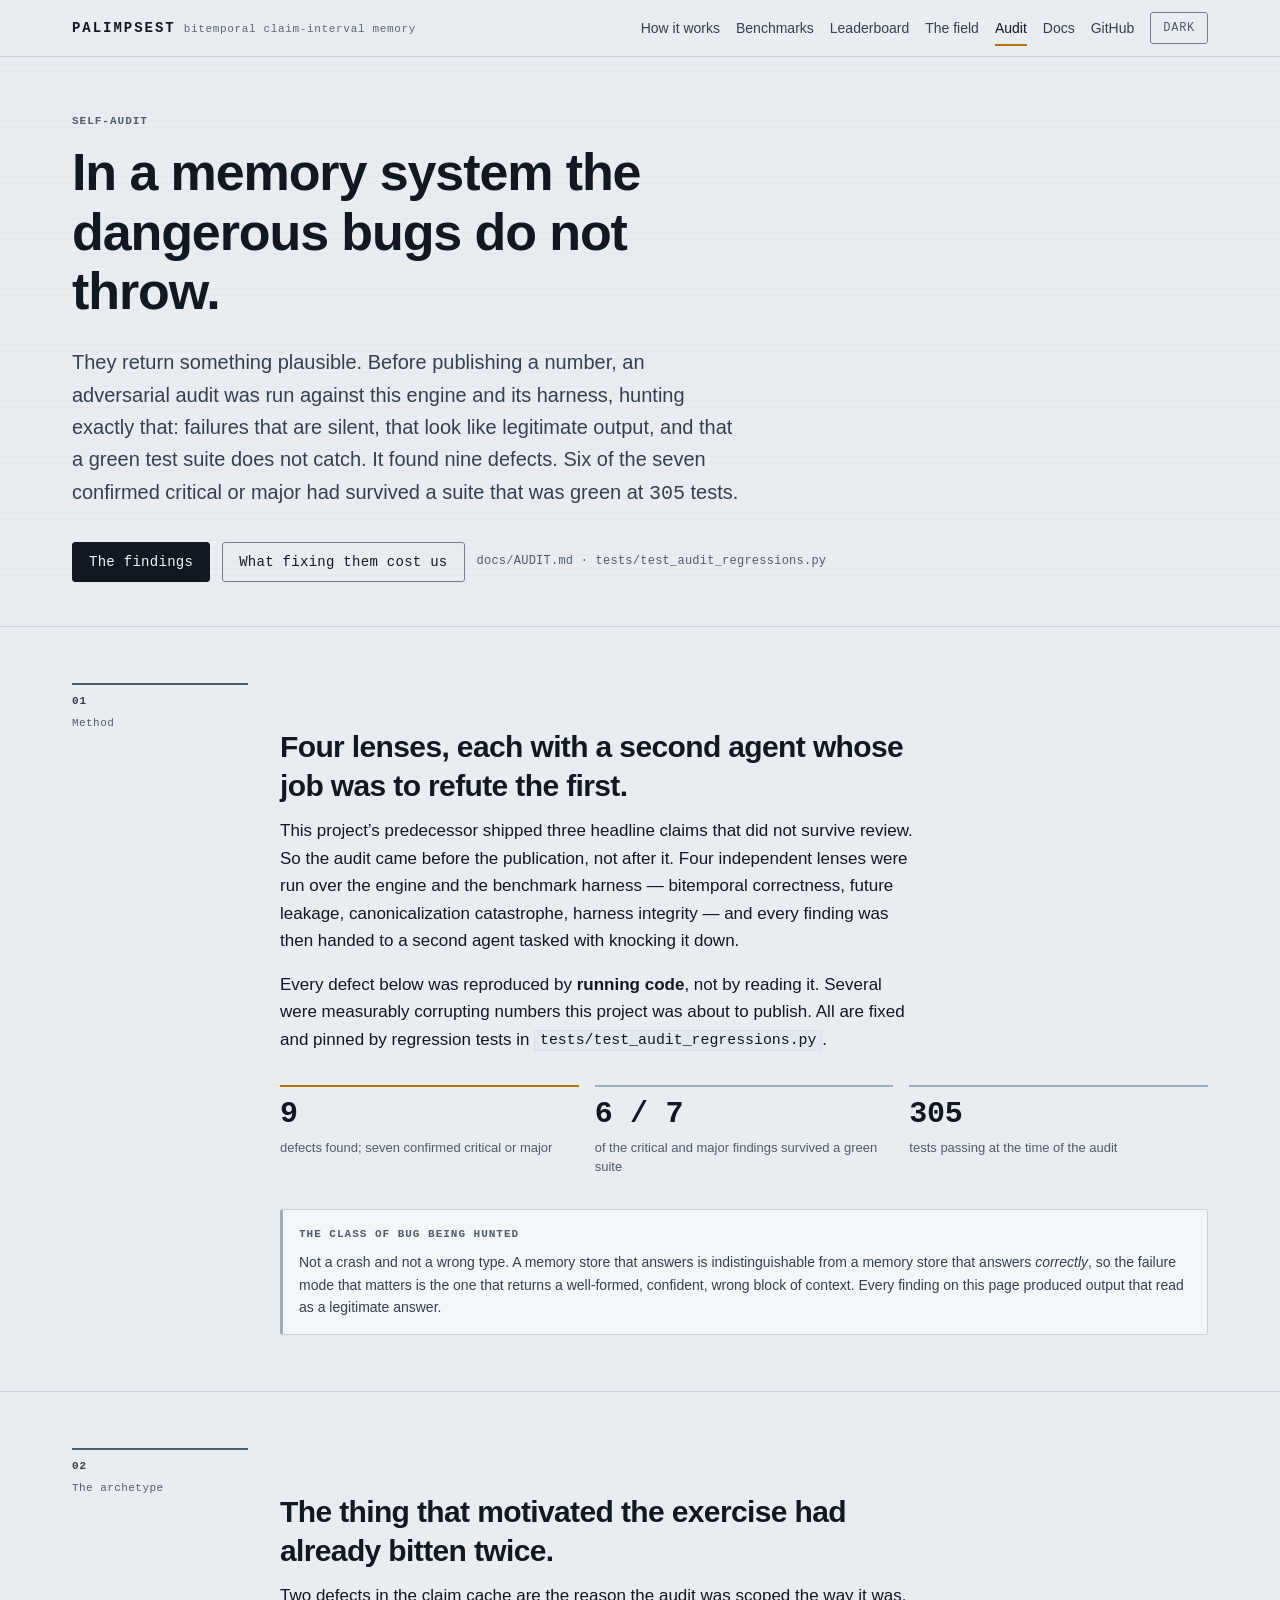
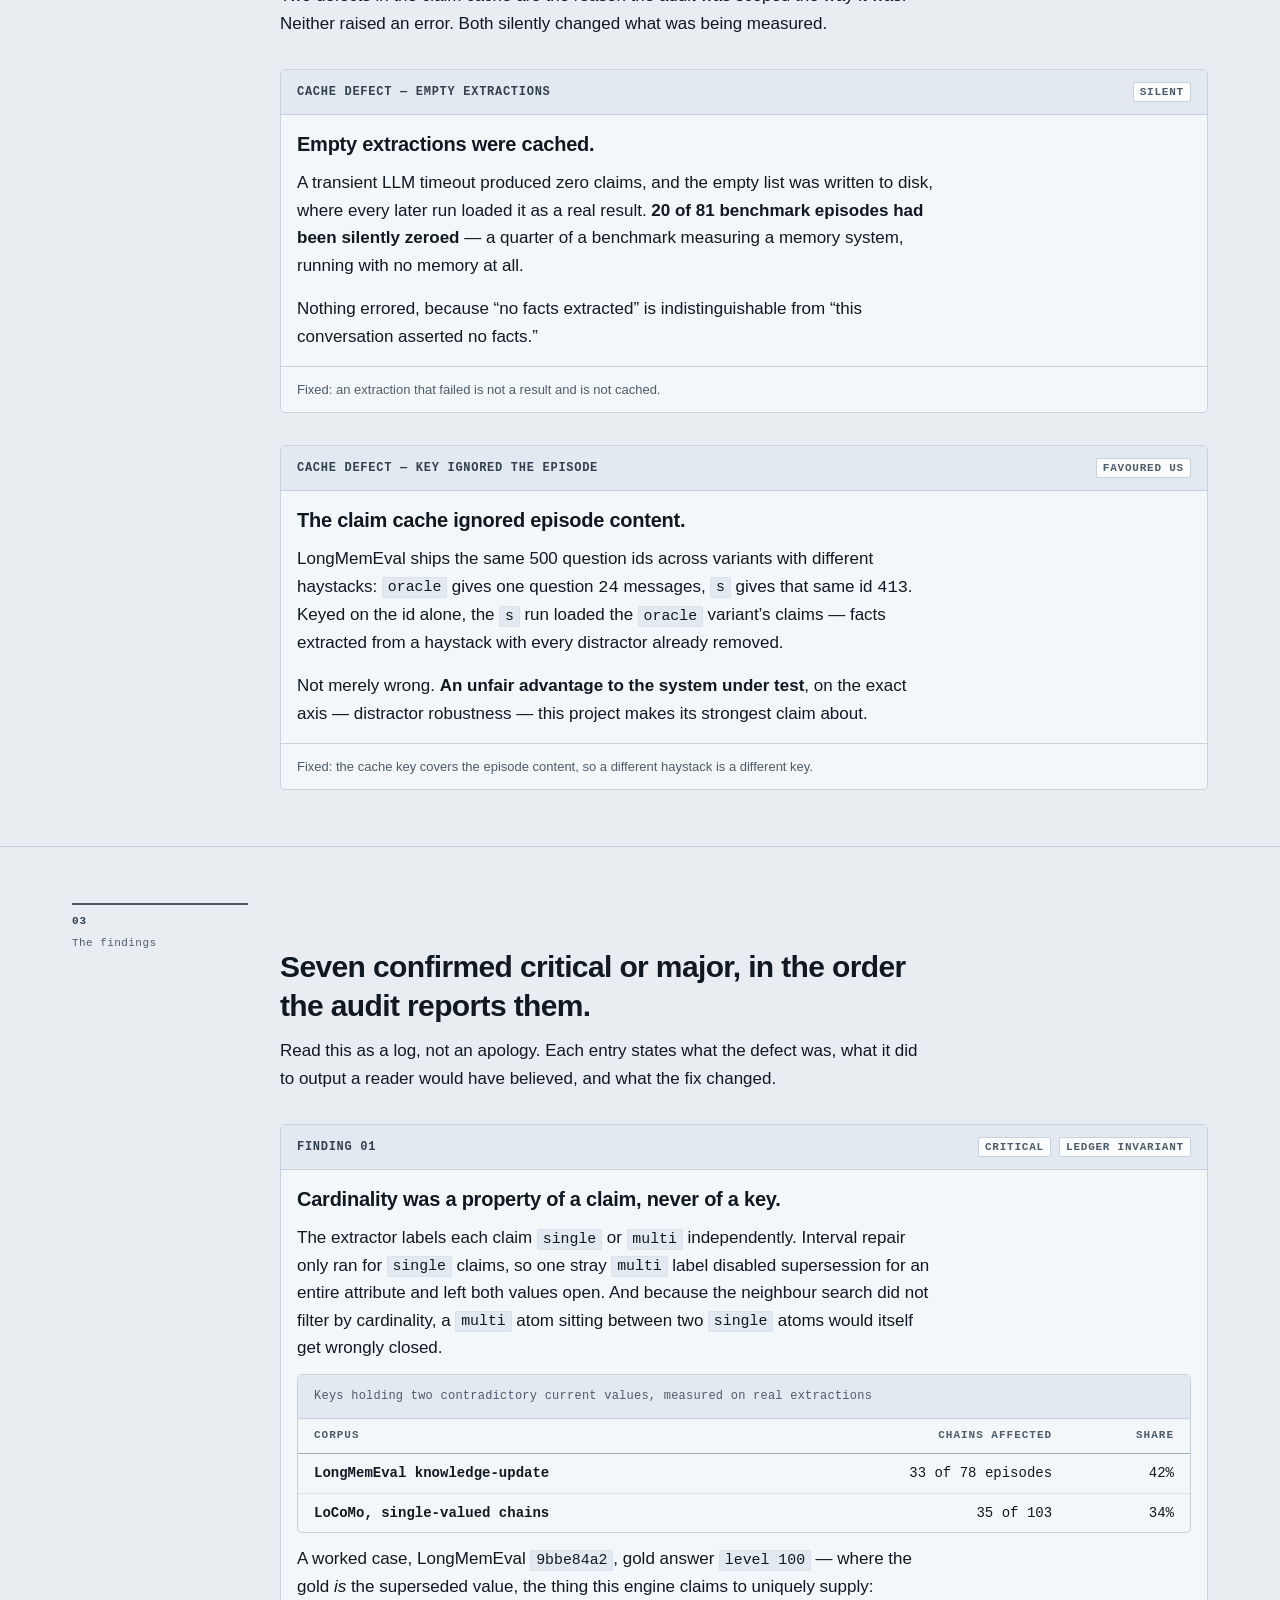
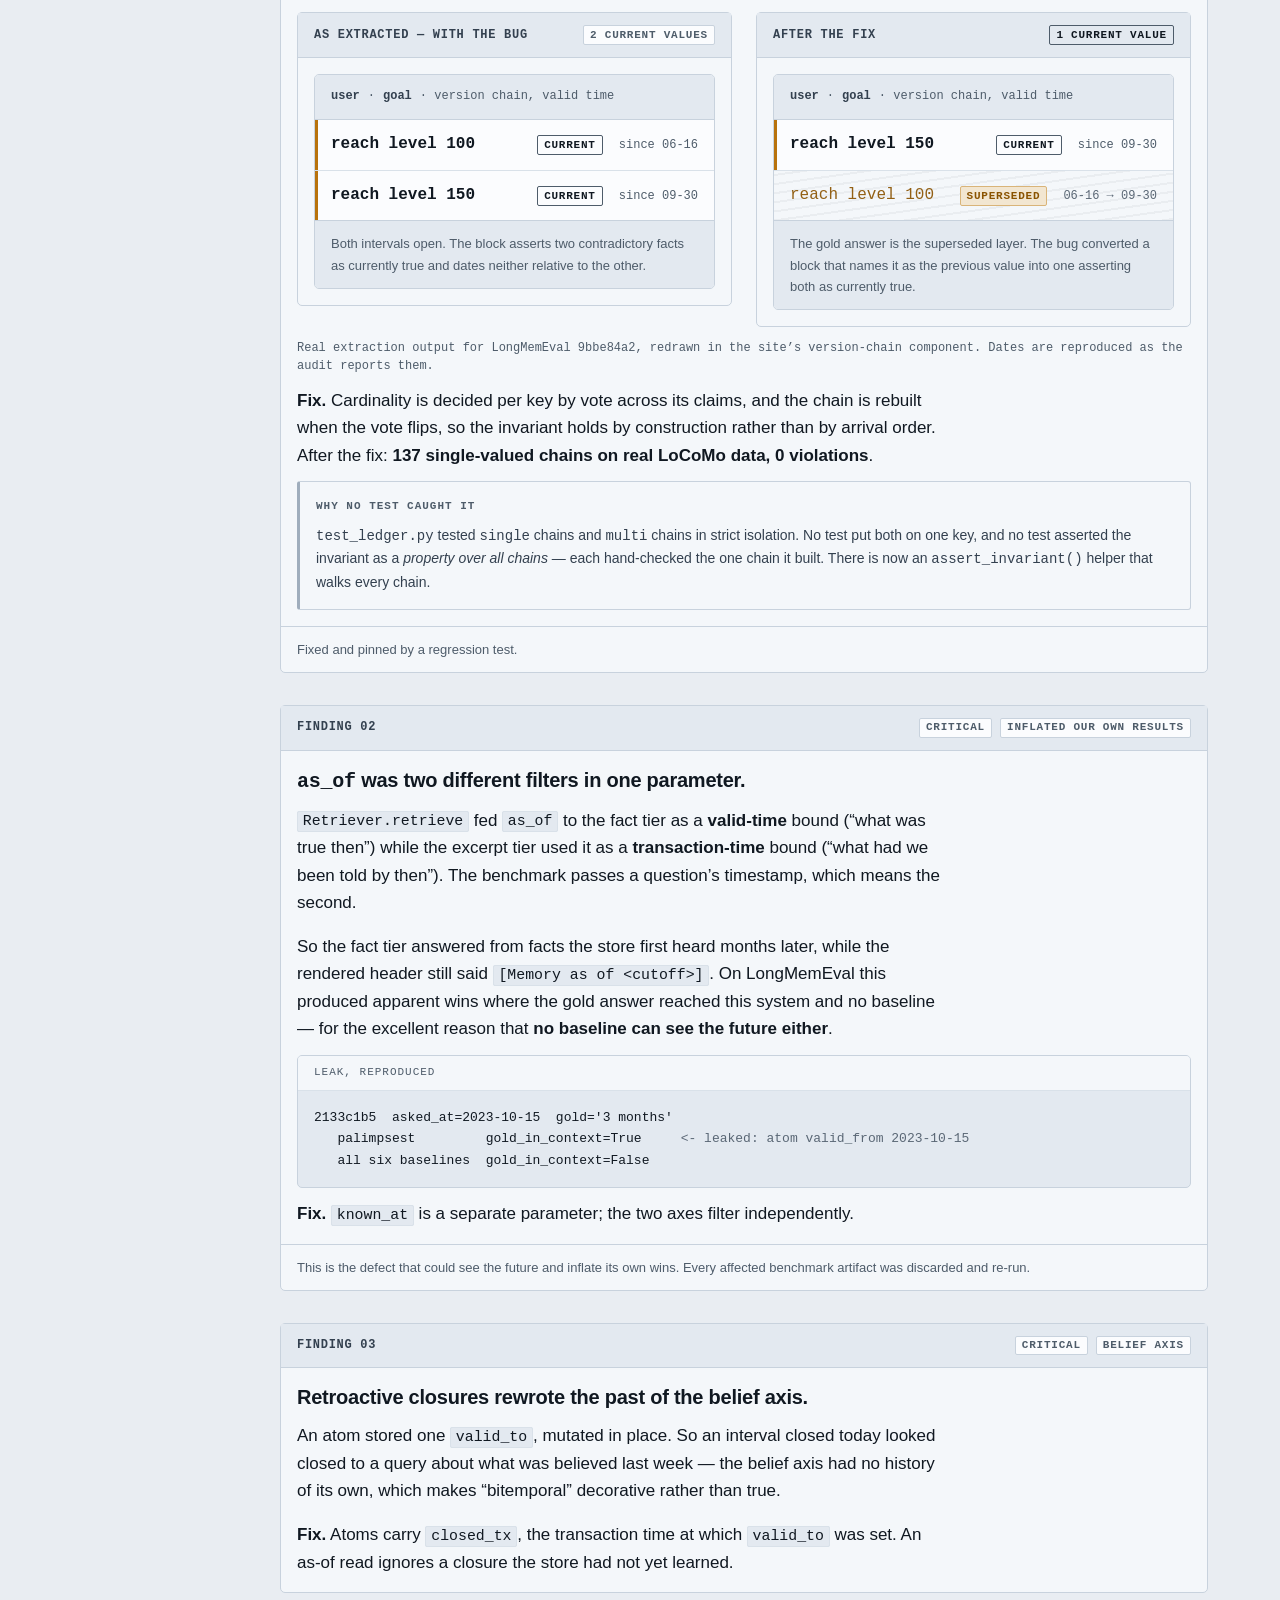
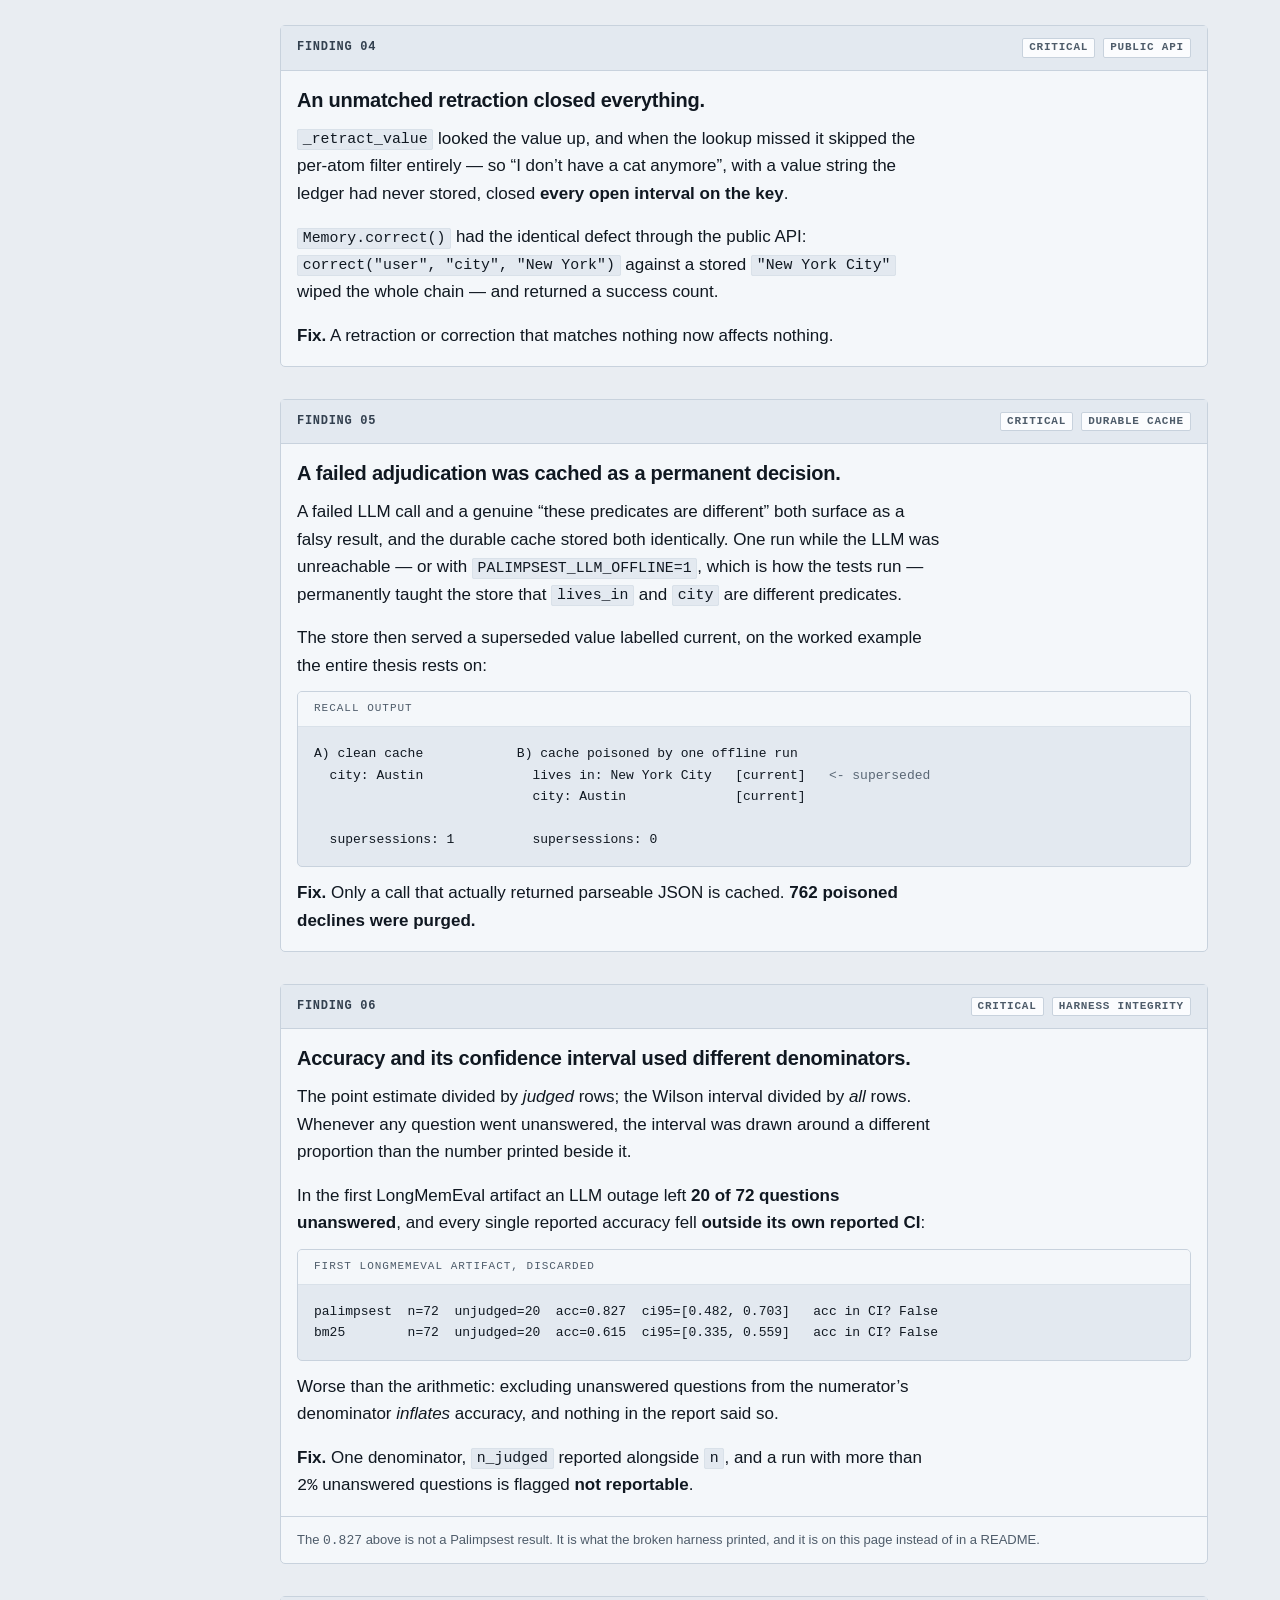
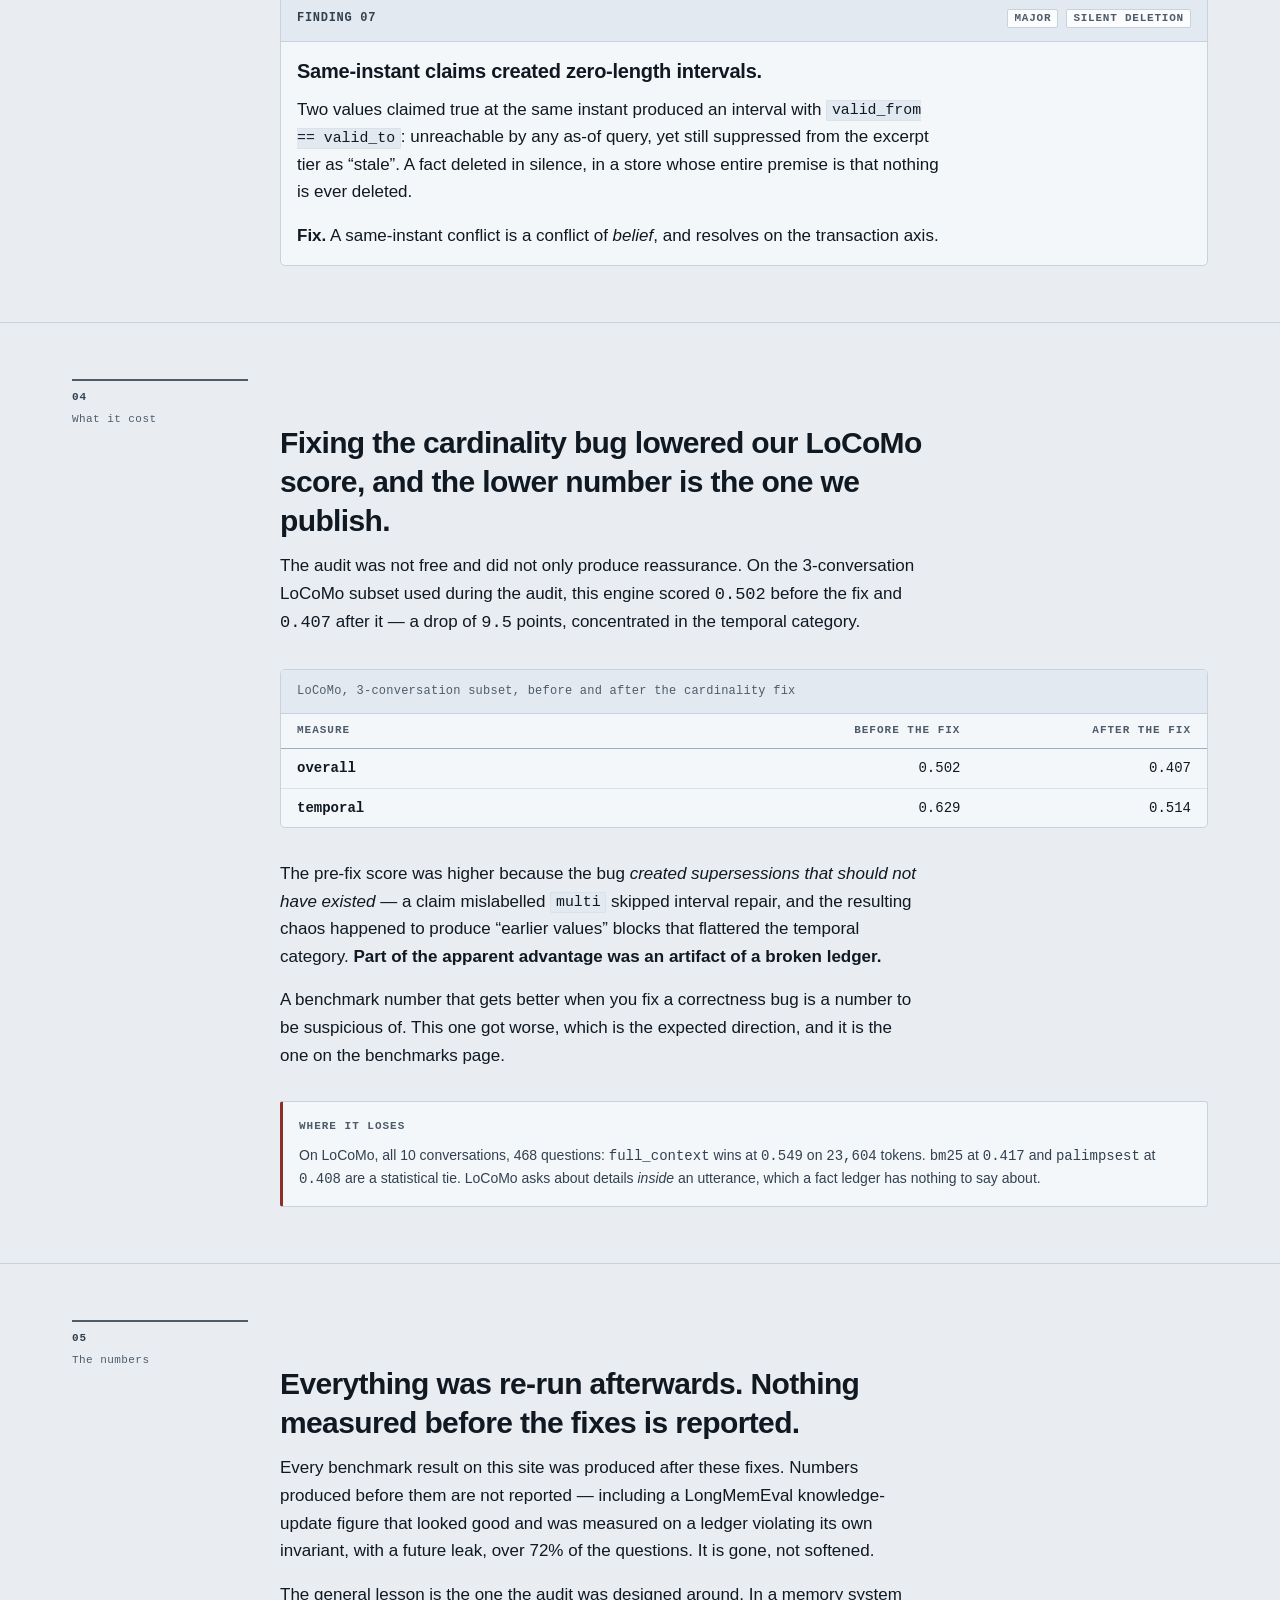
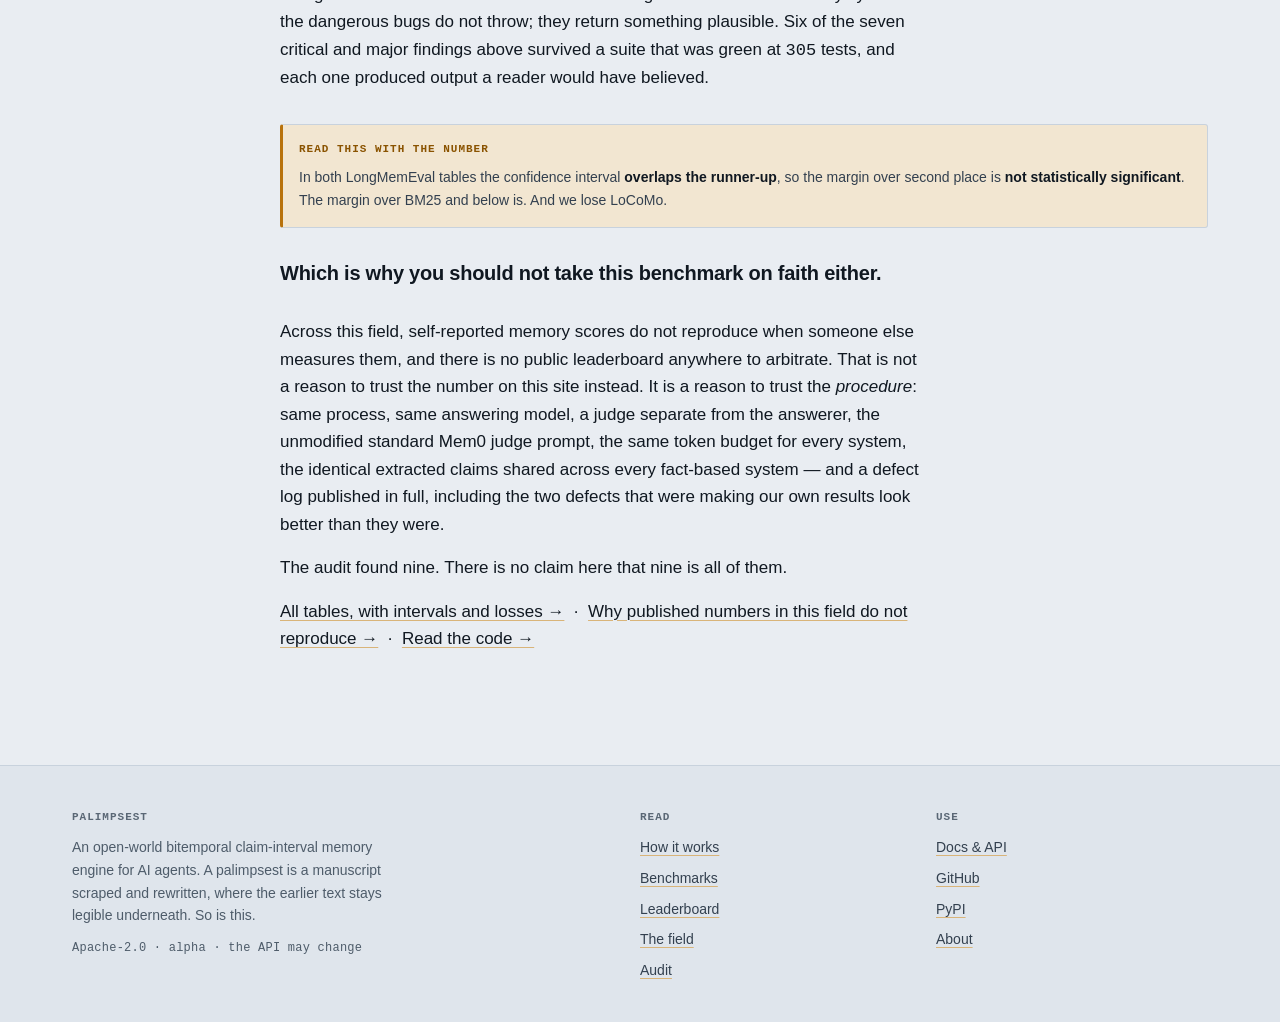
==== commit ace8febd: "Outreach and launch drafts; AML timing question goes first Nothing here is sent by any automated pro" ====
--- a/site/audit/index.html
+++ b/site/audit/index.html
@@ -23,9 +23,10 @@
       <ul class="nav-list">
         <li><a href="../how-it-works.html">How it works</a></li>
         <li><a href="../benchmarks/index.html">Benchmarks</a></li>
+        <li><a href="../leaderboard/index.html">Leaderboard</a></li>
         <li><a href="../field.html">The field</a></li>
         <li><a href="index.html" aria-current="page">Audit</a></li>
-        <li><a href="../docs.html">Docs</a></li>
+        <li><a href="../docs/index.html">Docs</a></li>
         <li><a href="https://github.com/joe51111jwd/palimpsest">GitHub</a></li>
       </ul>
     </nav>
@@ -697,6 +698,7 @@
       <ul>
         <li><a href="../how-it-works.html">How it works</a></li>
         <li><a href="../benchmarks/index.html">Benchmarks</a></li>
+        <li><a href="../leaderboard/index.html">Leaderboard</a></li>
         <li><a href="../field.html">The field</a></li>
         <li><a href="index.html">Audit</a></li>
       </ul>
@@ -704,7 +706,7 @@
     <div>
       <h2>Use</h2>
       <ul>
-        <li><a href="../docs.html">Docs &amp; API</a></li>
+        <li><a href="../docs/index.html">Docs &amp; API</a></li>
         <li><a href="https://github.com/joe51111jwd/palimpsest">GitHub</a></li>
         <li><a href="https://pypi.org/project/palimpsest-memory/">PyPI</a></li>
         <li><a href="../about.html">About</a></li>
